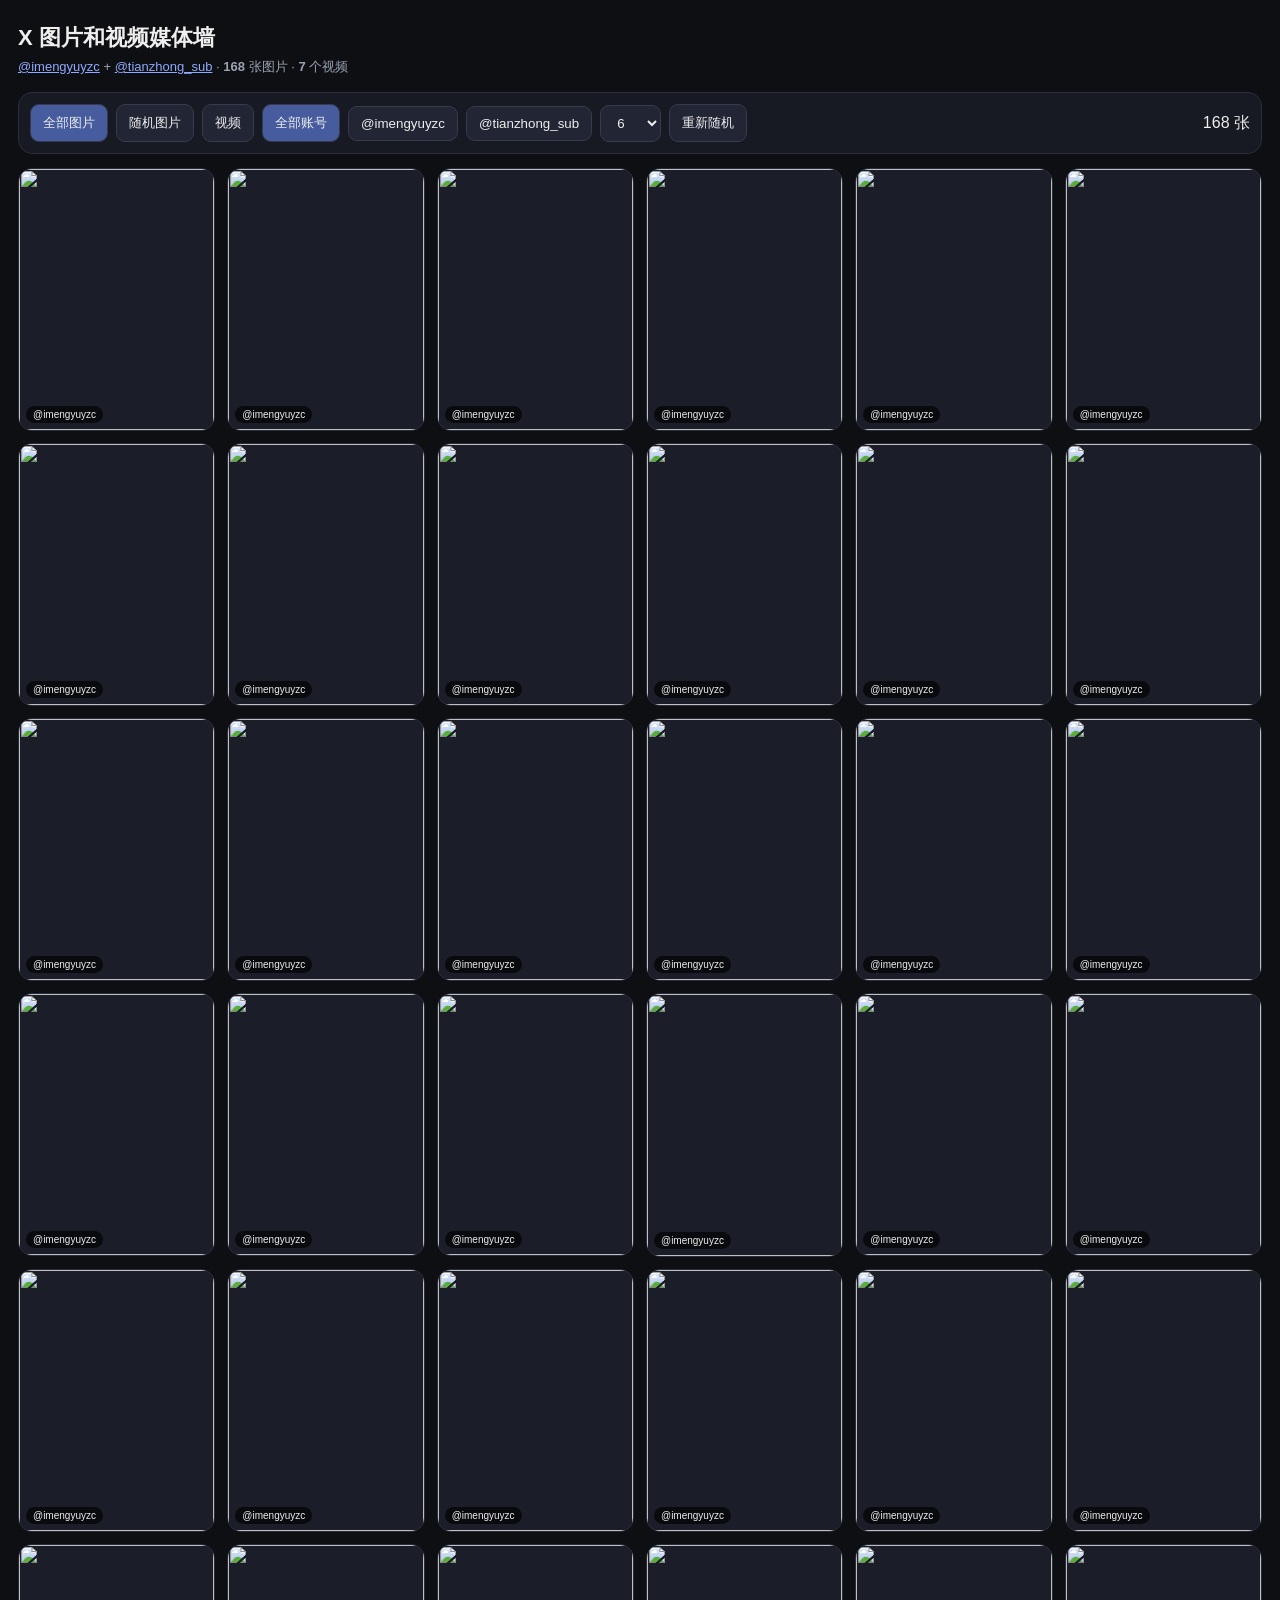
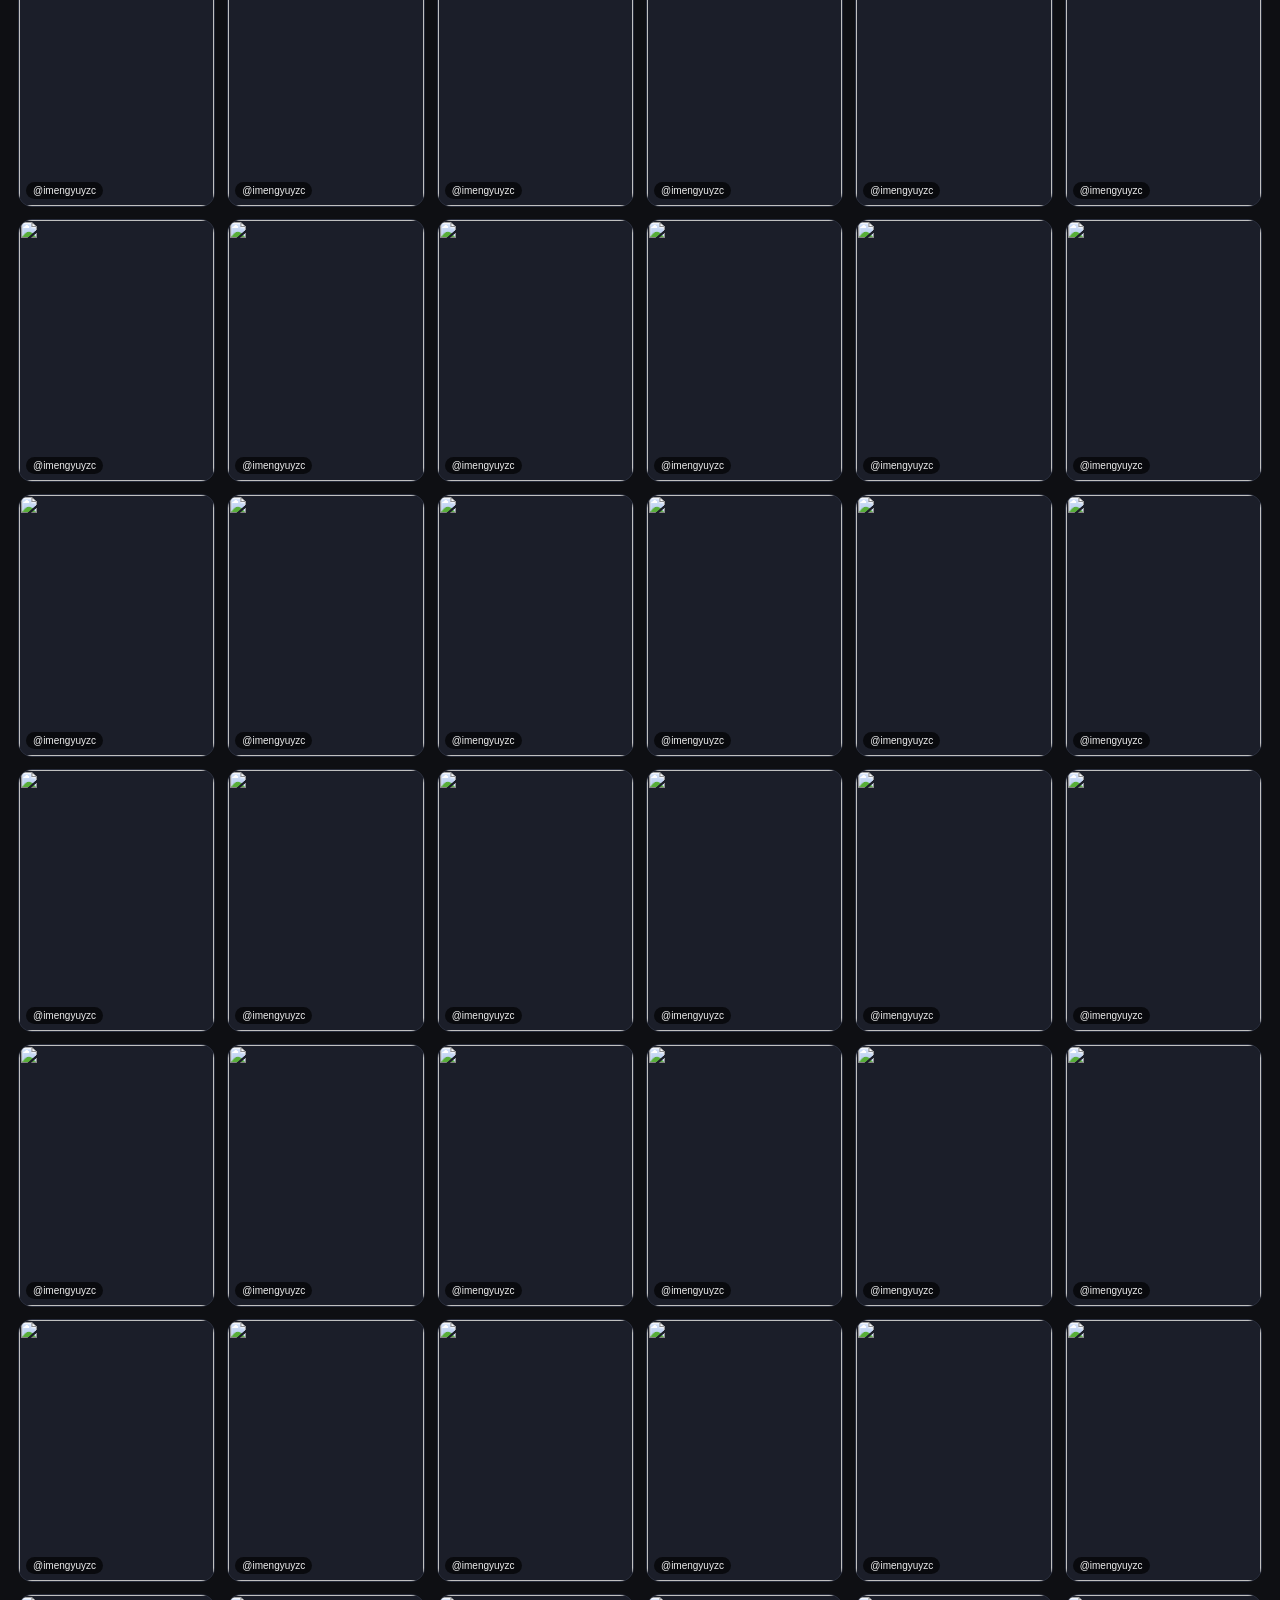
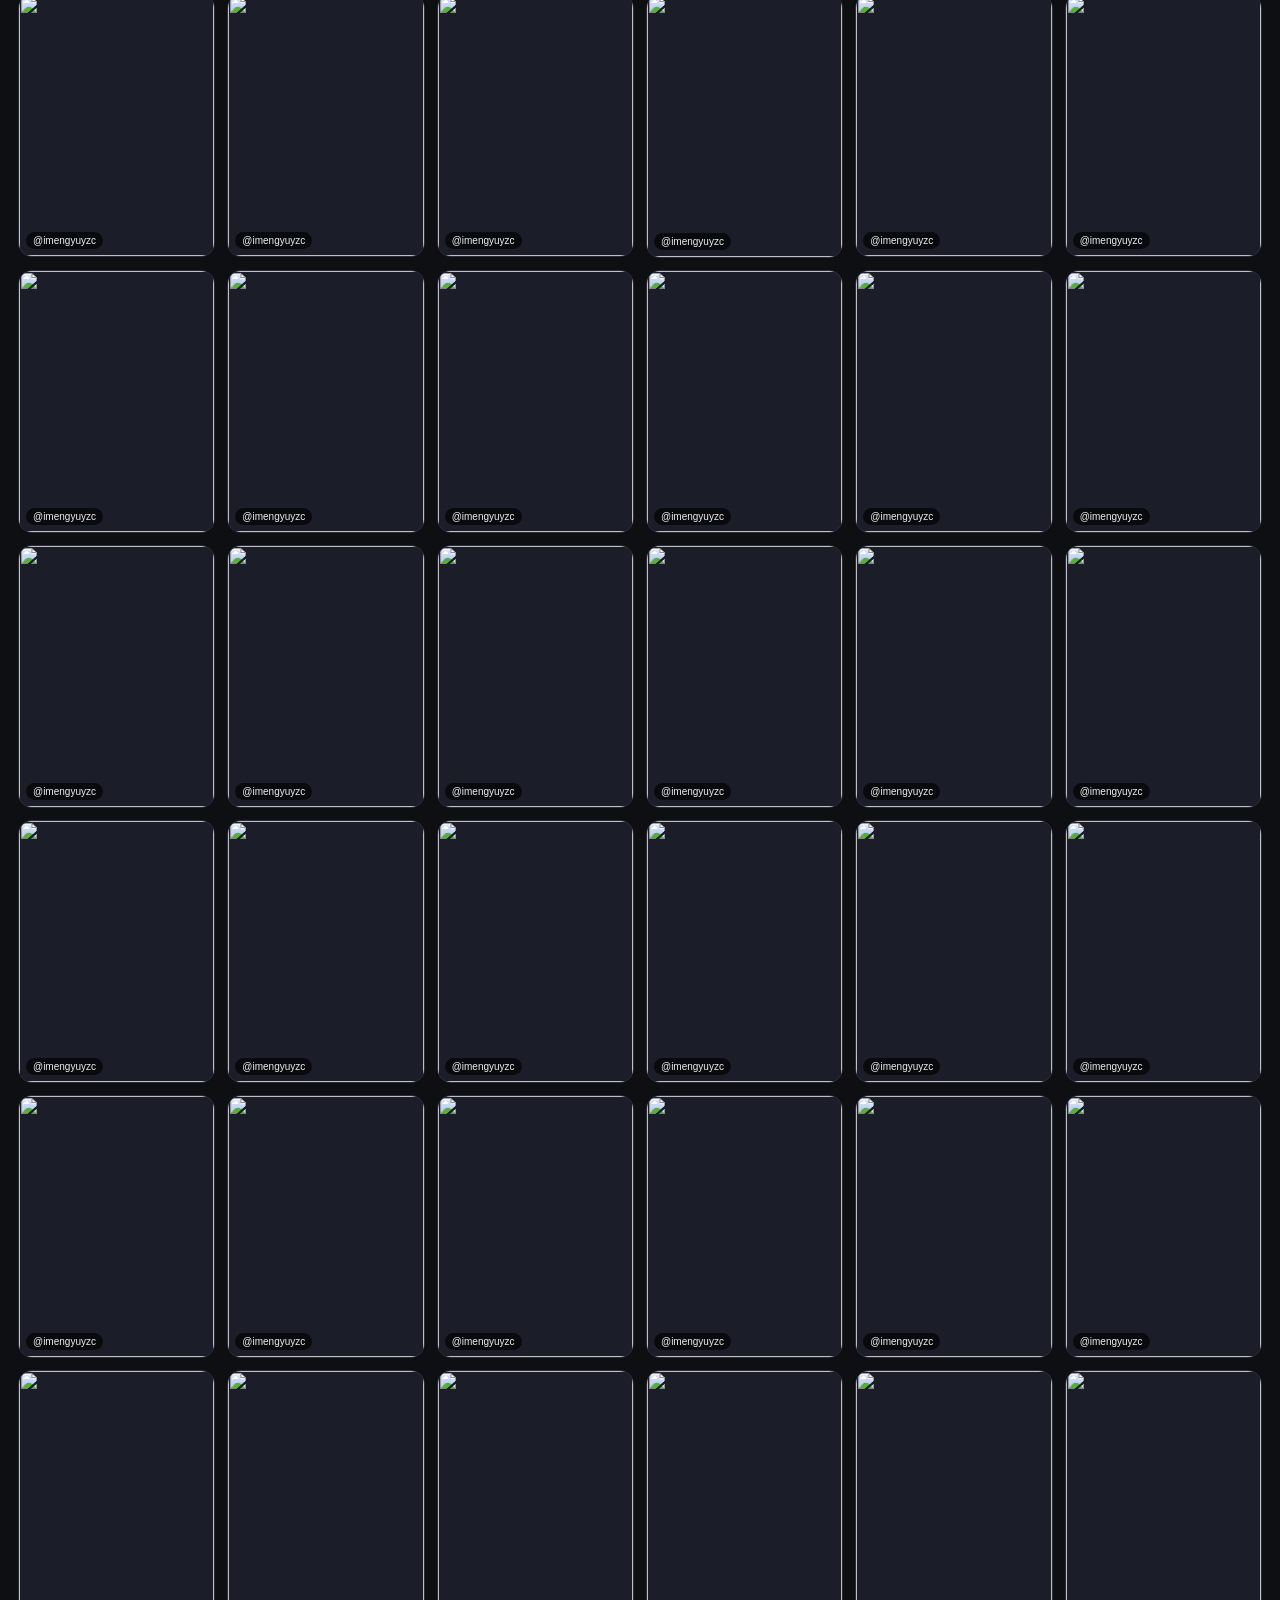
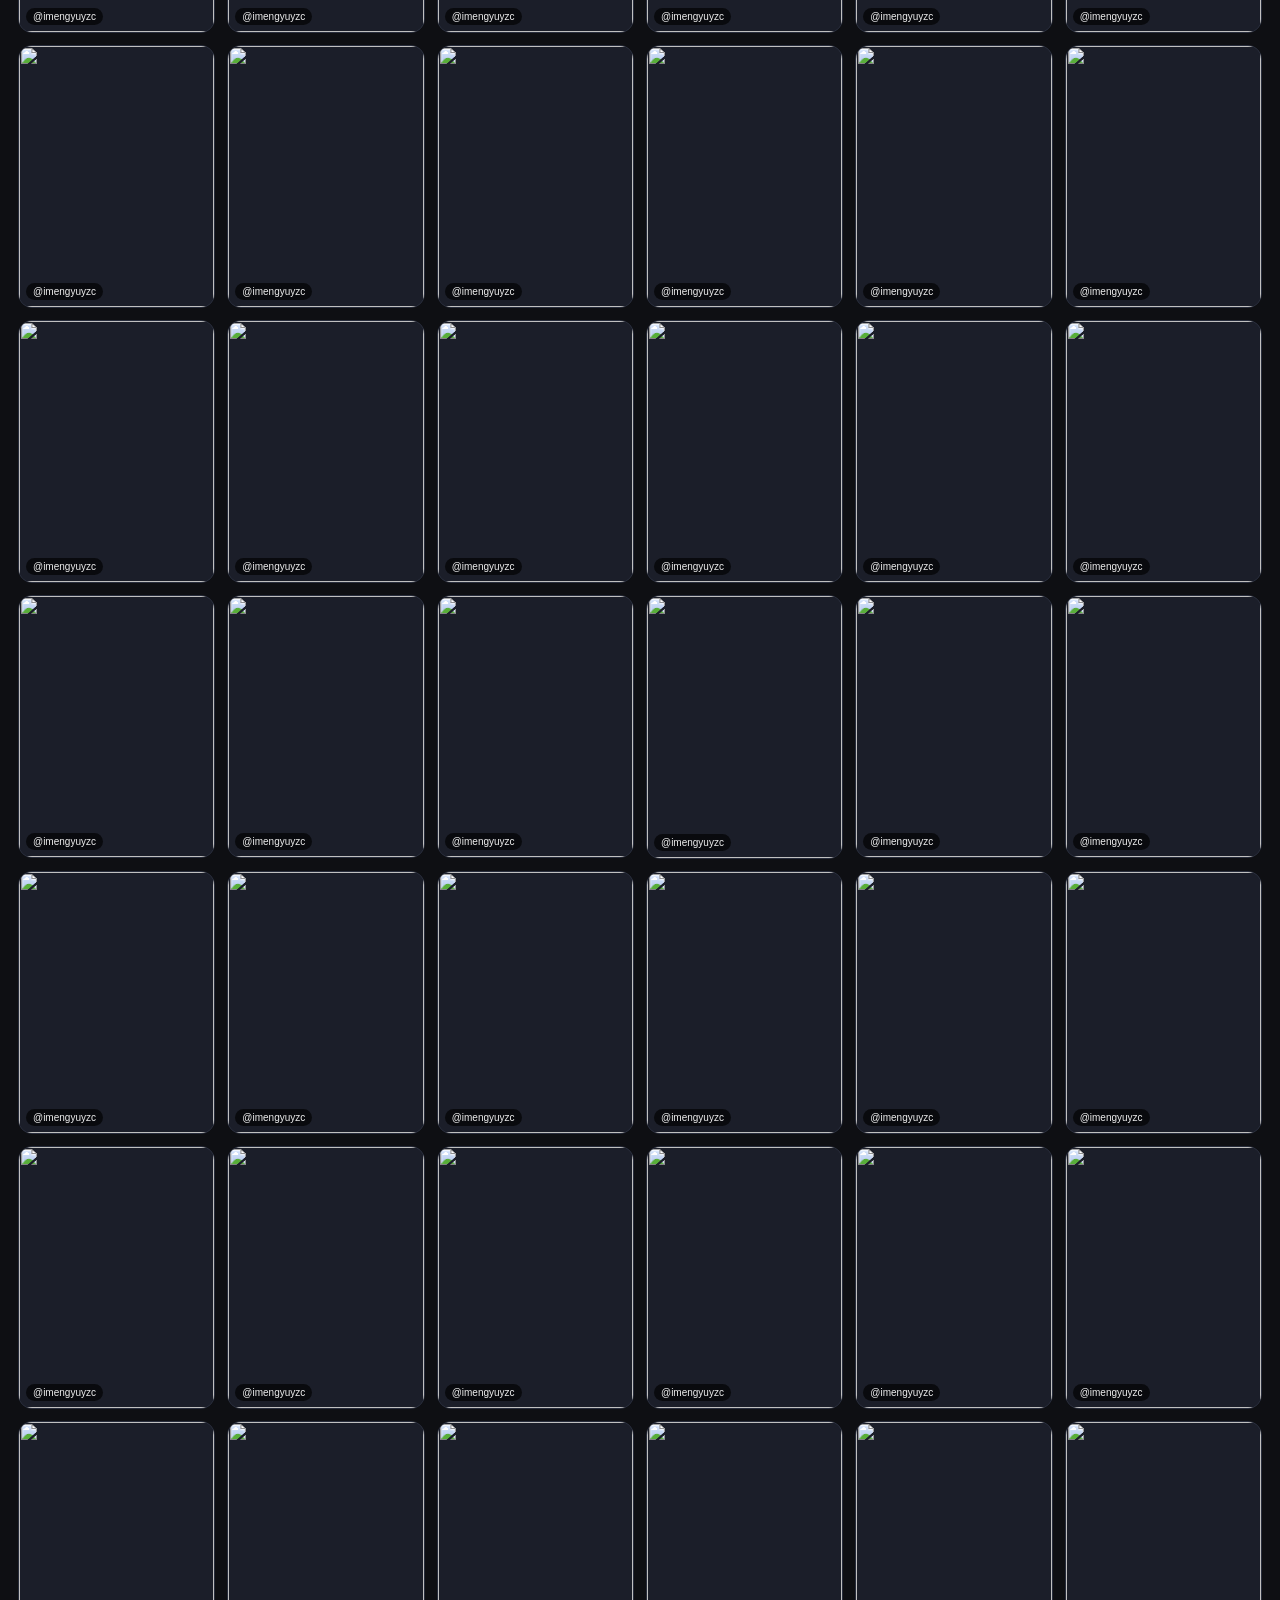
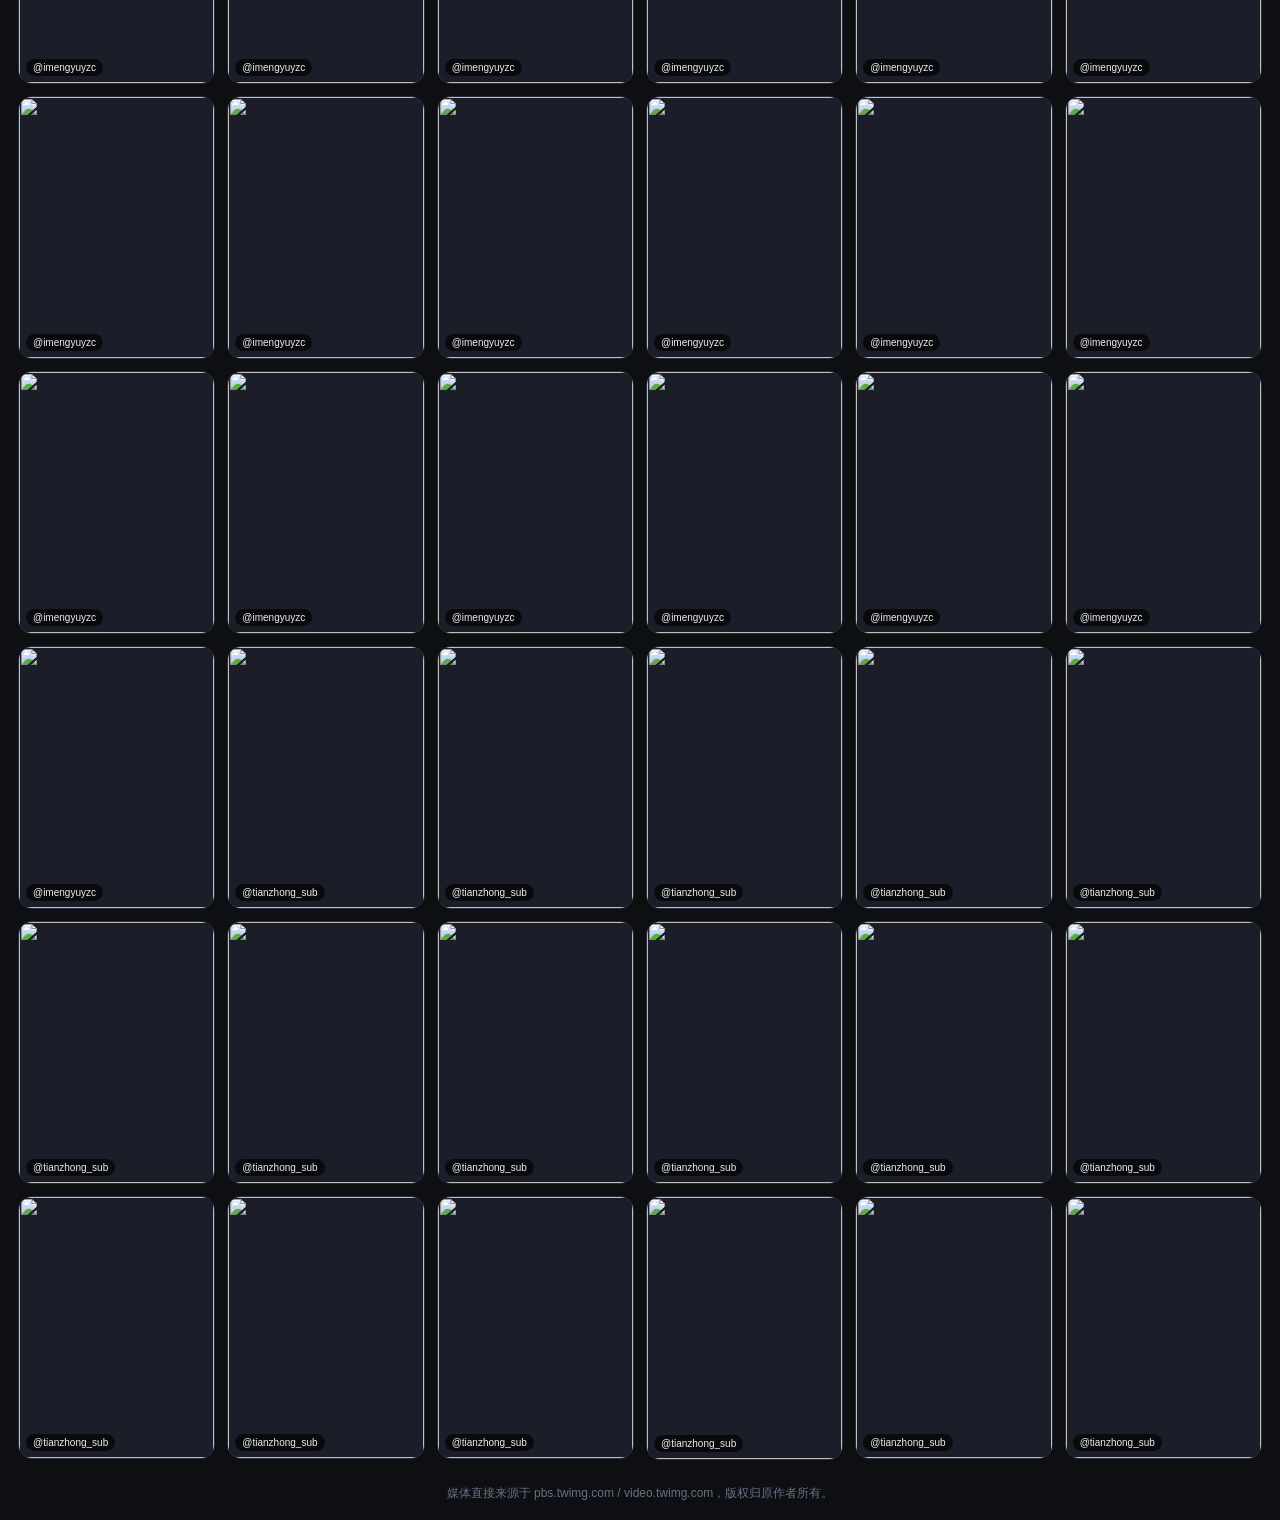
==== index.html @ 9ef6a8fa "Deploy complete media wall" ====
<!doctype html><html lang="zh-CN"><head><meta charset="utf-8"><meta name="viewport" content="width=device-width,initial-scale=1"><title>X 媒体墙</title><style>*{box-sizing:border-box}body{margin:0;padding:18px;background:#0e0f13;color:#eee;font-family:-apple-system,BlinkMacSystemFont,"Segoe UI","Microsoft YaHei",sans-serif}header,.bar,.grid,footer{max-width:1300px;margin:auto}h1{font-size:22px;margin:5px 0}.sub{color:#9aa3b2;font-size:13px;margin-bottom:16px}.bar{position:sticky;top:8px;z-index:5;display:flex;gap:8px;flex-wrap:wrap;align-items:center;padding:11px;background:#171923;border:1px solid #292d3c;border-radius:14px;margin-bottom:14px}button,select{border:1px solid #363b4d;background:#212534;color:#eee;padding:9px 12px;border-radius:9px}button{cursor:pointer}button.on{background:#465c9f}.sp{flex:1}.grid{display:grid;grid-template-columns:repeat(auto-fill,minmax(190px,1fr));gap:12px}.card{position:relative;overflow:hidden;border-radius:14px;background:#1b1e29;border:1px solid #282d3c;aspect-ratio:3/4}.card img,.card video{width:100%;height:100%;object-fit:cover;display:block}.video .card{aspect-ratio:9/16}.video video{object-fit:contain;background:#050507}.tag{position:absolute;left:7px;bottom:7px;padding:3px 7px;border-radius:12px;background:#000a;font-size:10px}.light{position:fixed;inset:0;z-index:20;display:none;align-items:center;justify-content:center;background:#000e;padding:18px}.light.show{display:flex}.light img{max-width:100%;max-height:100%;object-fit:contain}.close{position:absolute;right:18px;top:10px;font-size:34px}.nav{position:absolute;top:48%;font-size:40px}.prev{left:15px}.next{right:15px}footer{padding-top:25px;text-align:center;color:#687083;font-size:12px}</style></head><body><header><h1>X 图片和视频媒体墙</h1><div class="sub"><a href="https://x.com/imengyuyzc" style="color:#8eabff">@imengyuyzc</a> + <a href="https://x.com/tianzhong_sub" style="color:#8eabff">@tianzhong_sub</a> · <b id="ic">0</b> 张图片 · <b id="vc">0</b> 个视频</div></header><div class="bar"><button id="all" class="on">全部图片</button><button id="rnd">随机图片</button><button id="vid">视频</button><button data-a="all" class="acct on">全部账号</button><button data-a="imeng" class="acct">@imengyuyzc</button><button data-a="tian" class="acct">@tianzhong_sub</button><select id="n"><option>6</option><option>12</option><option>24</option></select><button id="again">重新随机</button><span class="sp"></span><span id="count"></span></div><div id="grid" class="grid"></div><div id="light" class="light"><span id="close" class="close">×</span><span id="prev" class="nav prev">‹</span><img id="big"><span id="next" class="nav next">›</span></div><footer>媒体直接来源于 pbs.twimg.com / video.twimg.com，版权归原作者所有。</footer><script src="media.js"></script><script>const g=document.querySelector('#grid'),A=[...IMAGES.imeng,...IMAGES.tian],tag=new Map([...IMAGES.imeng.map(x=>[x,'@imengyuyzc']),...IMAGES.tian.map(x=>[x,'@tianzhong_sub'])]);let acct='all',mode='all',cur=[],bi=0;ic.textContent=A.length;vc.textContent=VIDEOS.length;function pool(){return acct==='all'?A:IMAGES[acct]}function active(id){document.querySelectorAll('#all,#rnd,#vid').forEach(x=>x.classList.remove('on'));document.querySelector(id).classList.add('on')}function render(a){g.className='grid';g.innerHTML='';cur=a;count.textContent=a.length+' 张';a.forEach((u,i)=>{let d=document.createElement('div');d.className='card';let m=u.match(/media\/([^?]+)/),im=new Image;im.loading='lazy';im.src='https://pbs.twimg.com/media/'+m[1]+'?format=jpg&name=medium';im.onclick=()=>open(i);d.append(im);let t=document.createElement('span');t.className='tag';t.textContent=tag.get(u);d.append(t);g.append(d)})}function showAll(){mode='all';active('#all');render([...pool()])}function random(){mode='random';active('#rnd');let a=[...pool()];for(let i=a.length-1;i;i--){let j=Math.floor(Math.random()*(i+1));[a[i],a[j]]=[a[j],a[i]]}render(a.slice(0,+n.value))}function videos(){mode='video';active('#vid');g.className='grid video';g.innerHTML='';count.textContent=VIDEOS.length+' 个';VIDEOS.forEach(u=>{let d=document.createElement('div');d.className='card';let v=document.createElement('video');v.controls=true;v.playsInline=true;v.preload='metadata';v.src=u;d.append(v);g.append(d)})}function open(i){bi=i;big.src=cur[i];light.classList.add('show')}function step(x){bi=(bi+x+cur.length)%cur.length;big.src=cur[bi]}all.onclick=showAll;rnd.onclick=random;vid.onclick=videos;again.onclick=random;document.querySelectorAll('.acct').forEach(b=>b.onclick=()=>{acct=b.dataset.a;document.querySelectorAll('.acct').forEach(x=>x.classList.remove('on'));b.classList.add('on');mode==='random'?random():showAll()});close.onclick=()=>light.classList.remove('show');prev.onclick=()=>step(-1);next.onclick=()=>step(1);light.onclick=e=>{if(e.target===light)light.classList.remove('show')};document.onkeydown=e=>{if(e.key==='Escape')light.classList.remove('show');if(light.classList.contains('show')&&e.key==='ArrowLeft')step(-1);if(light.classList.contains('show')&&e.key==='ArrowRight')step(1)};showAll();</script></body></html>
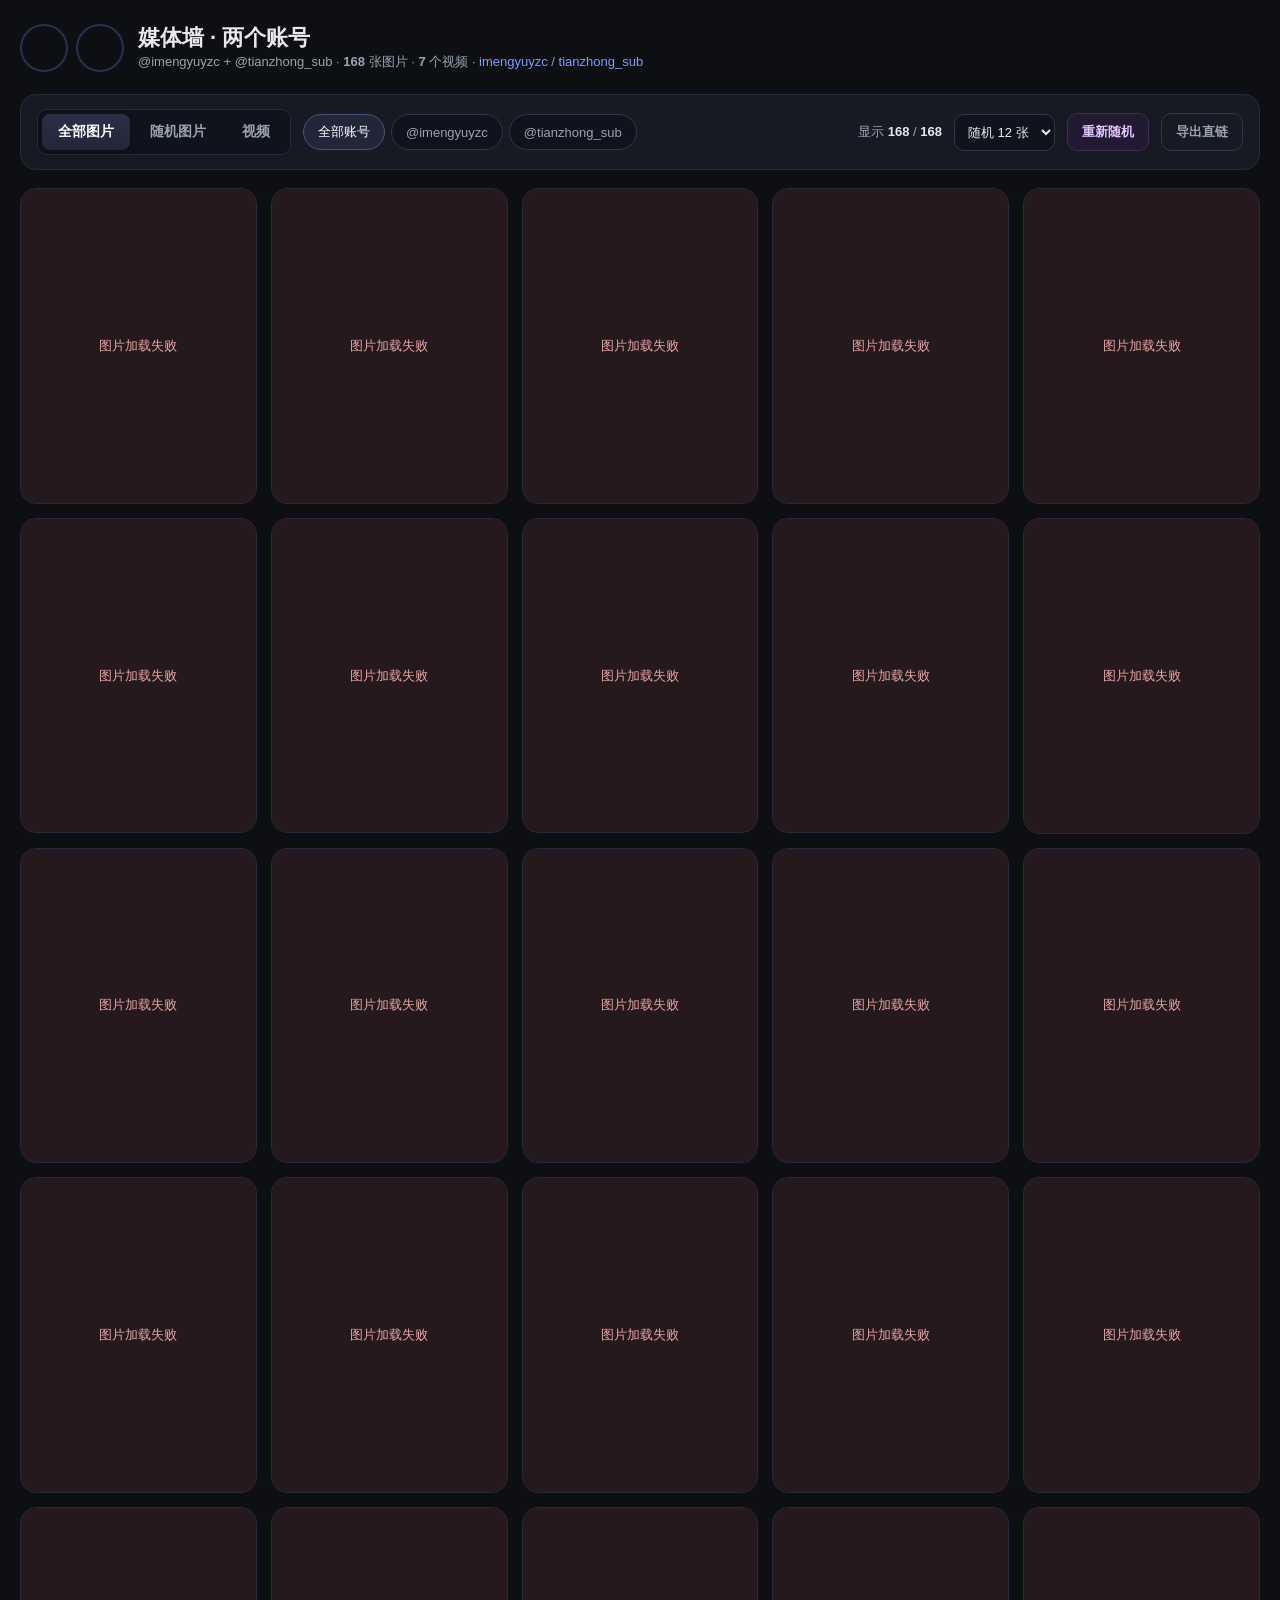
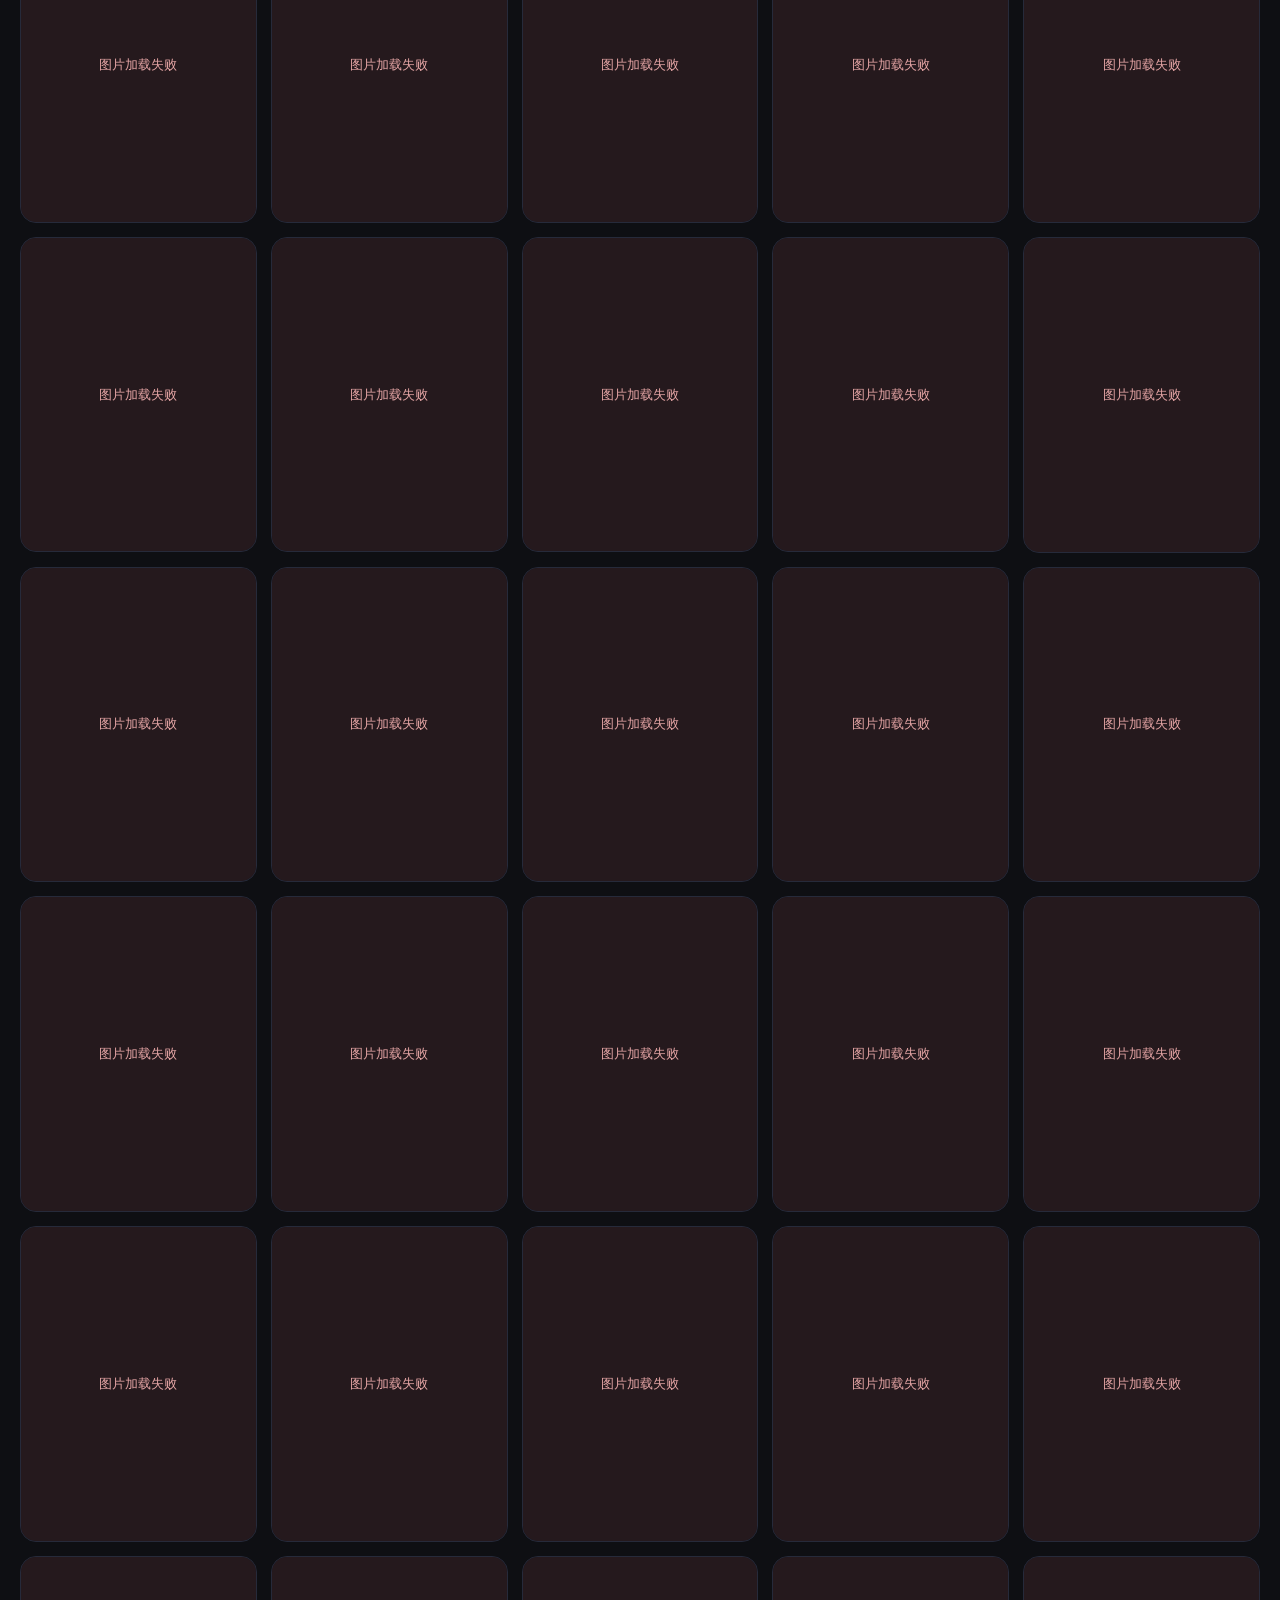
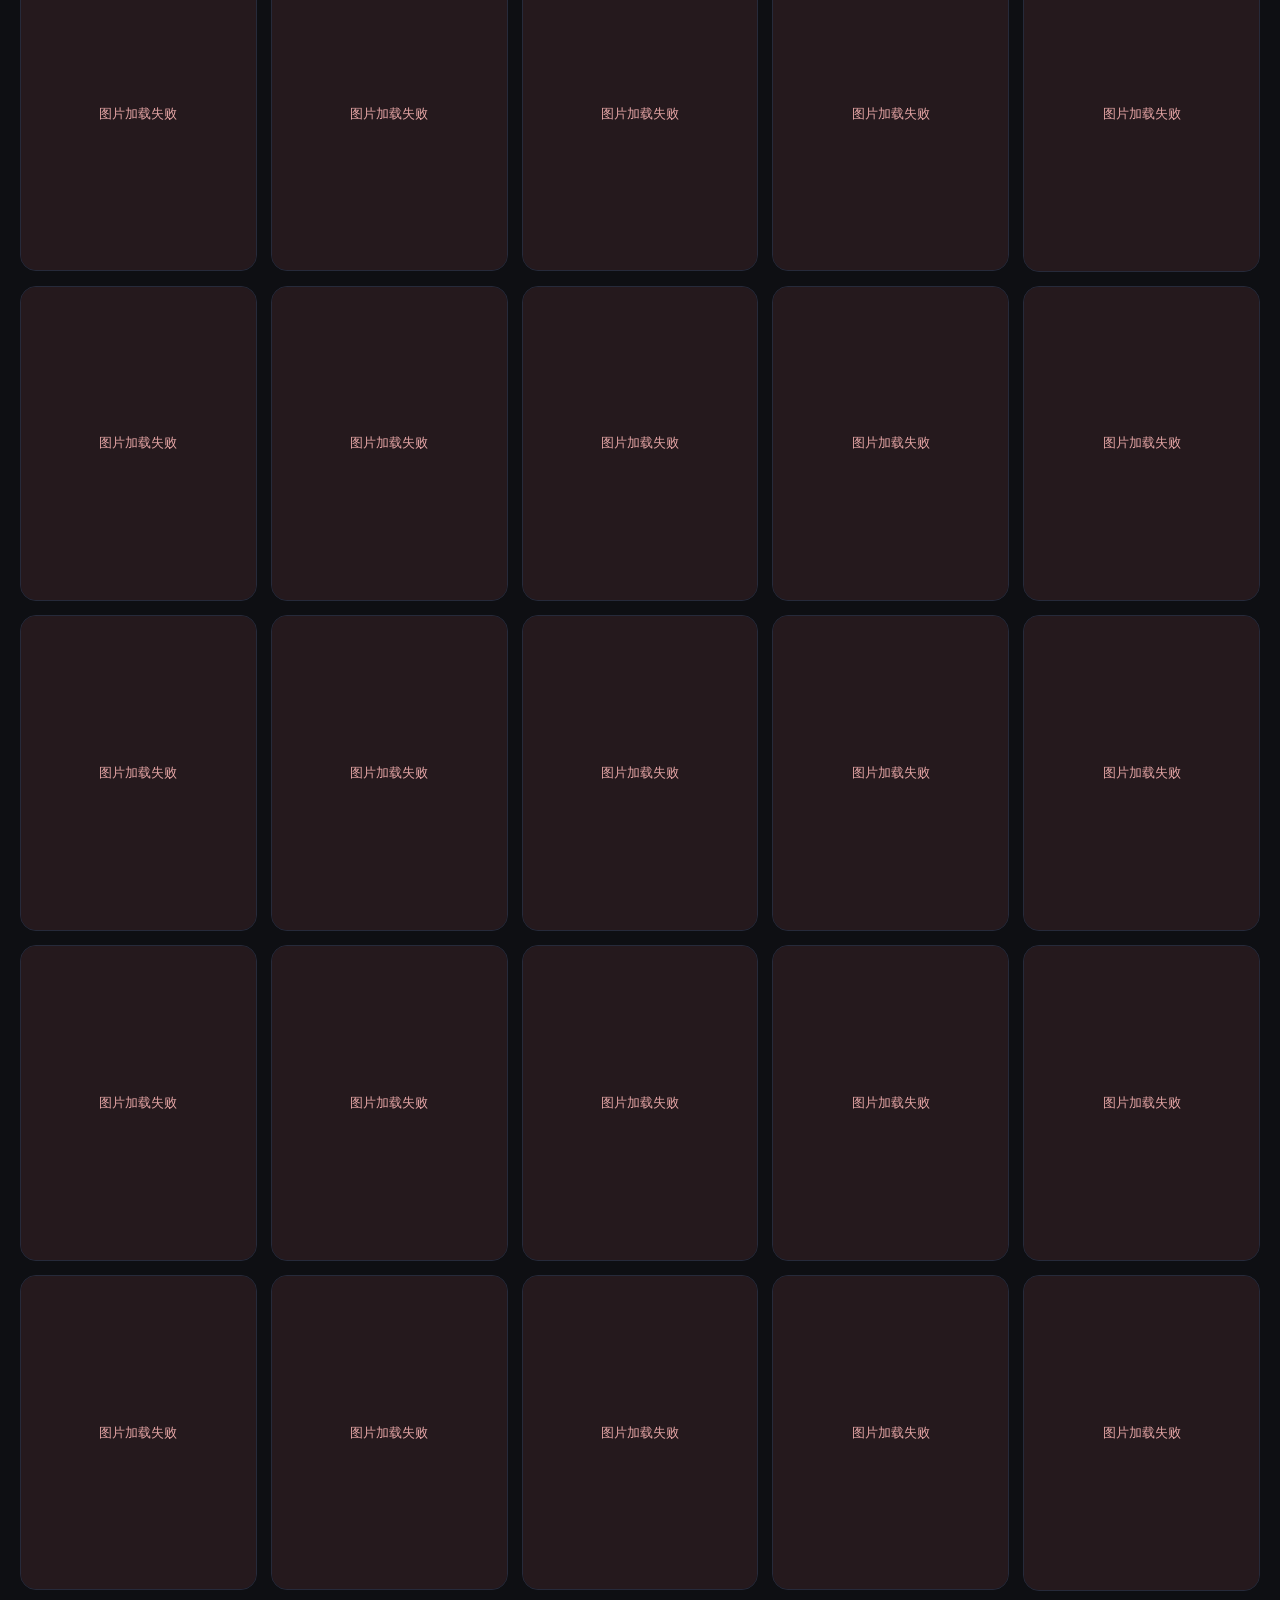
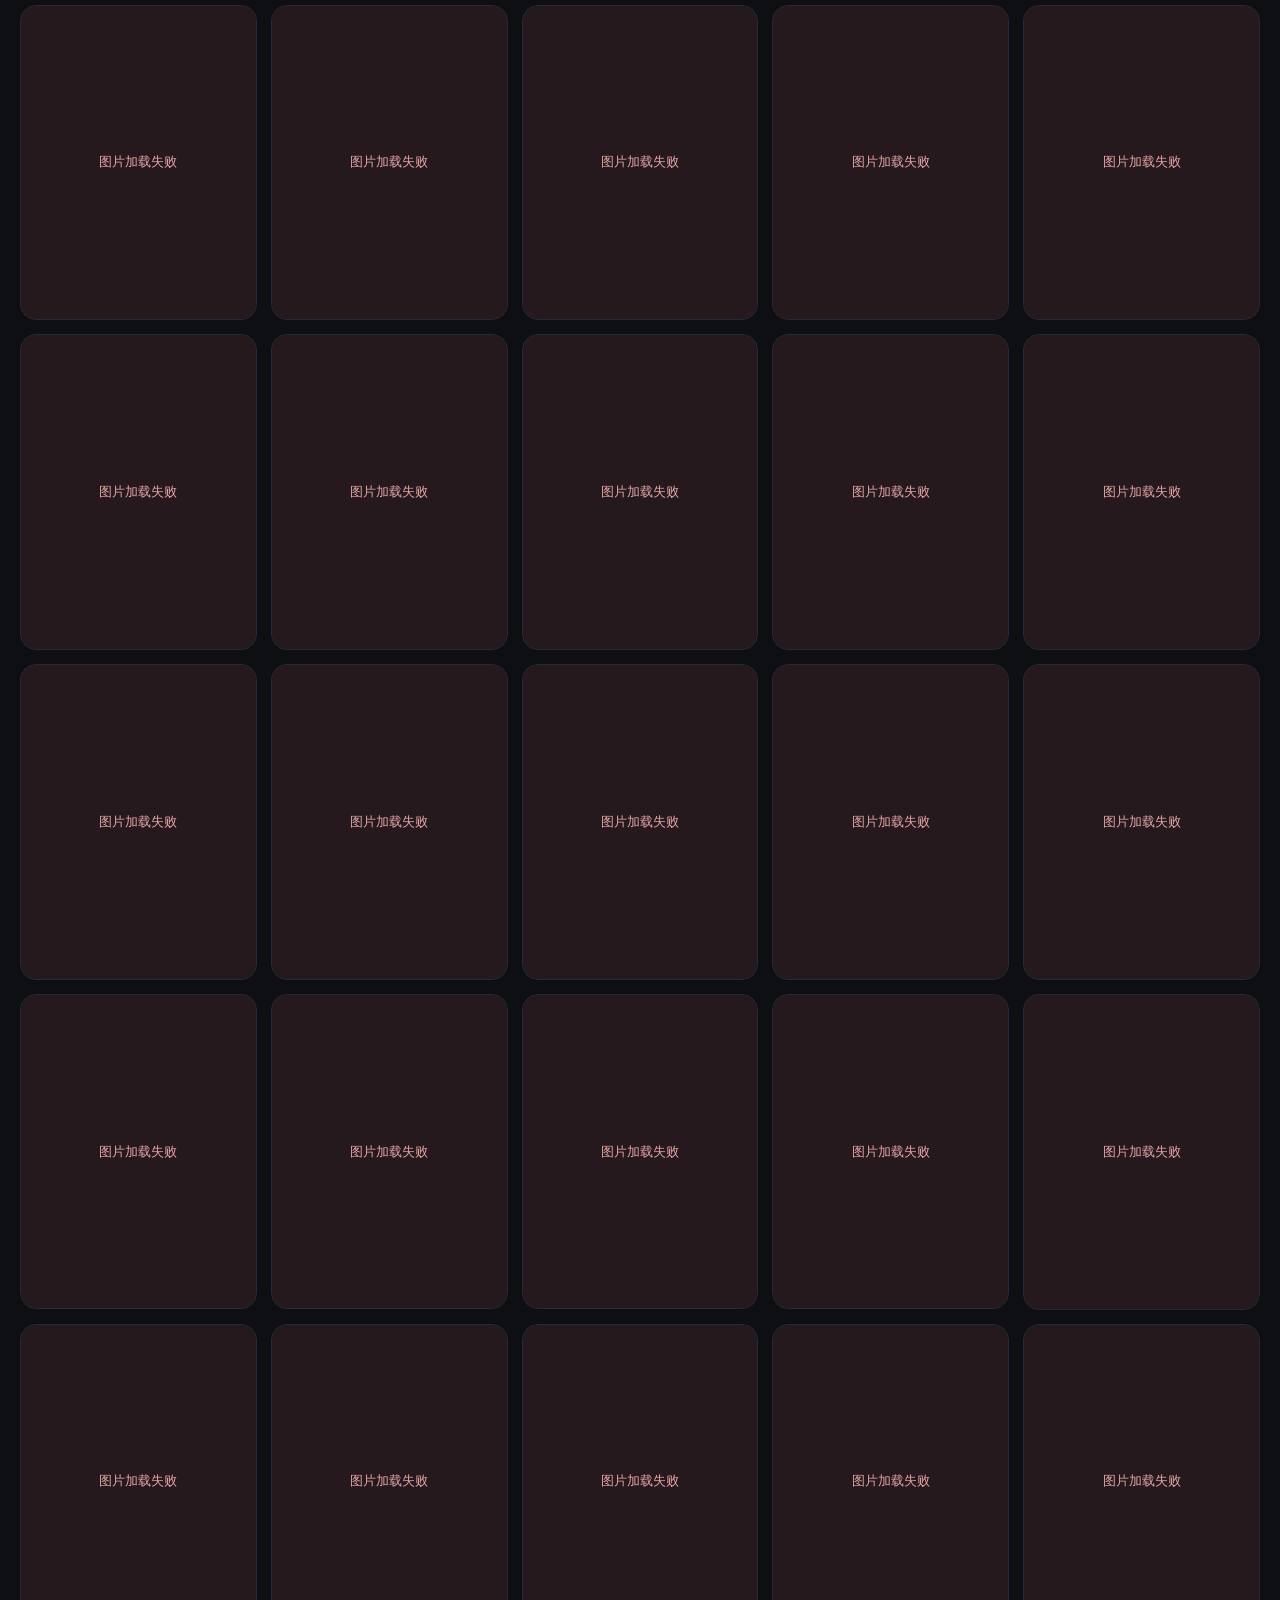
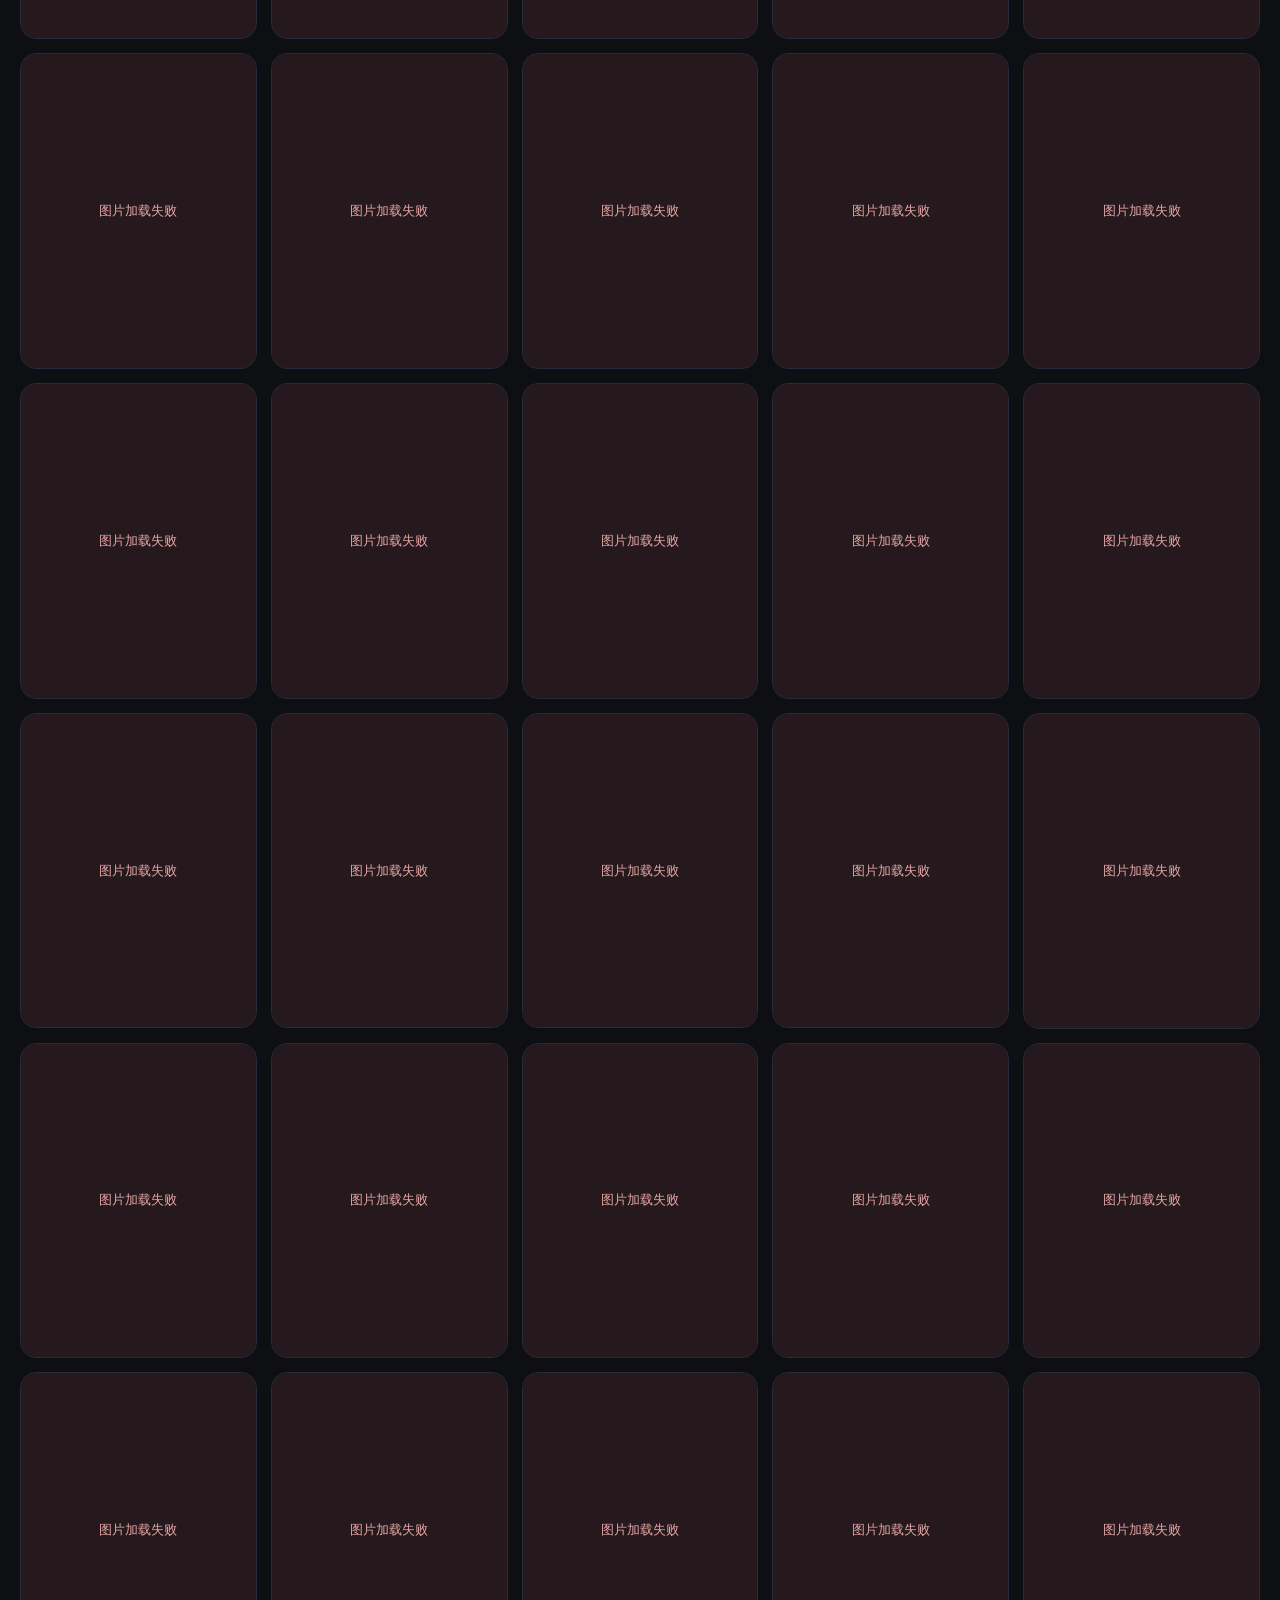
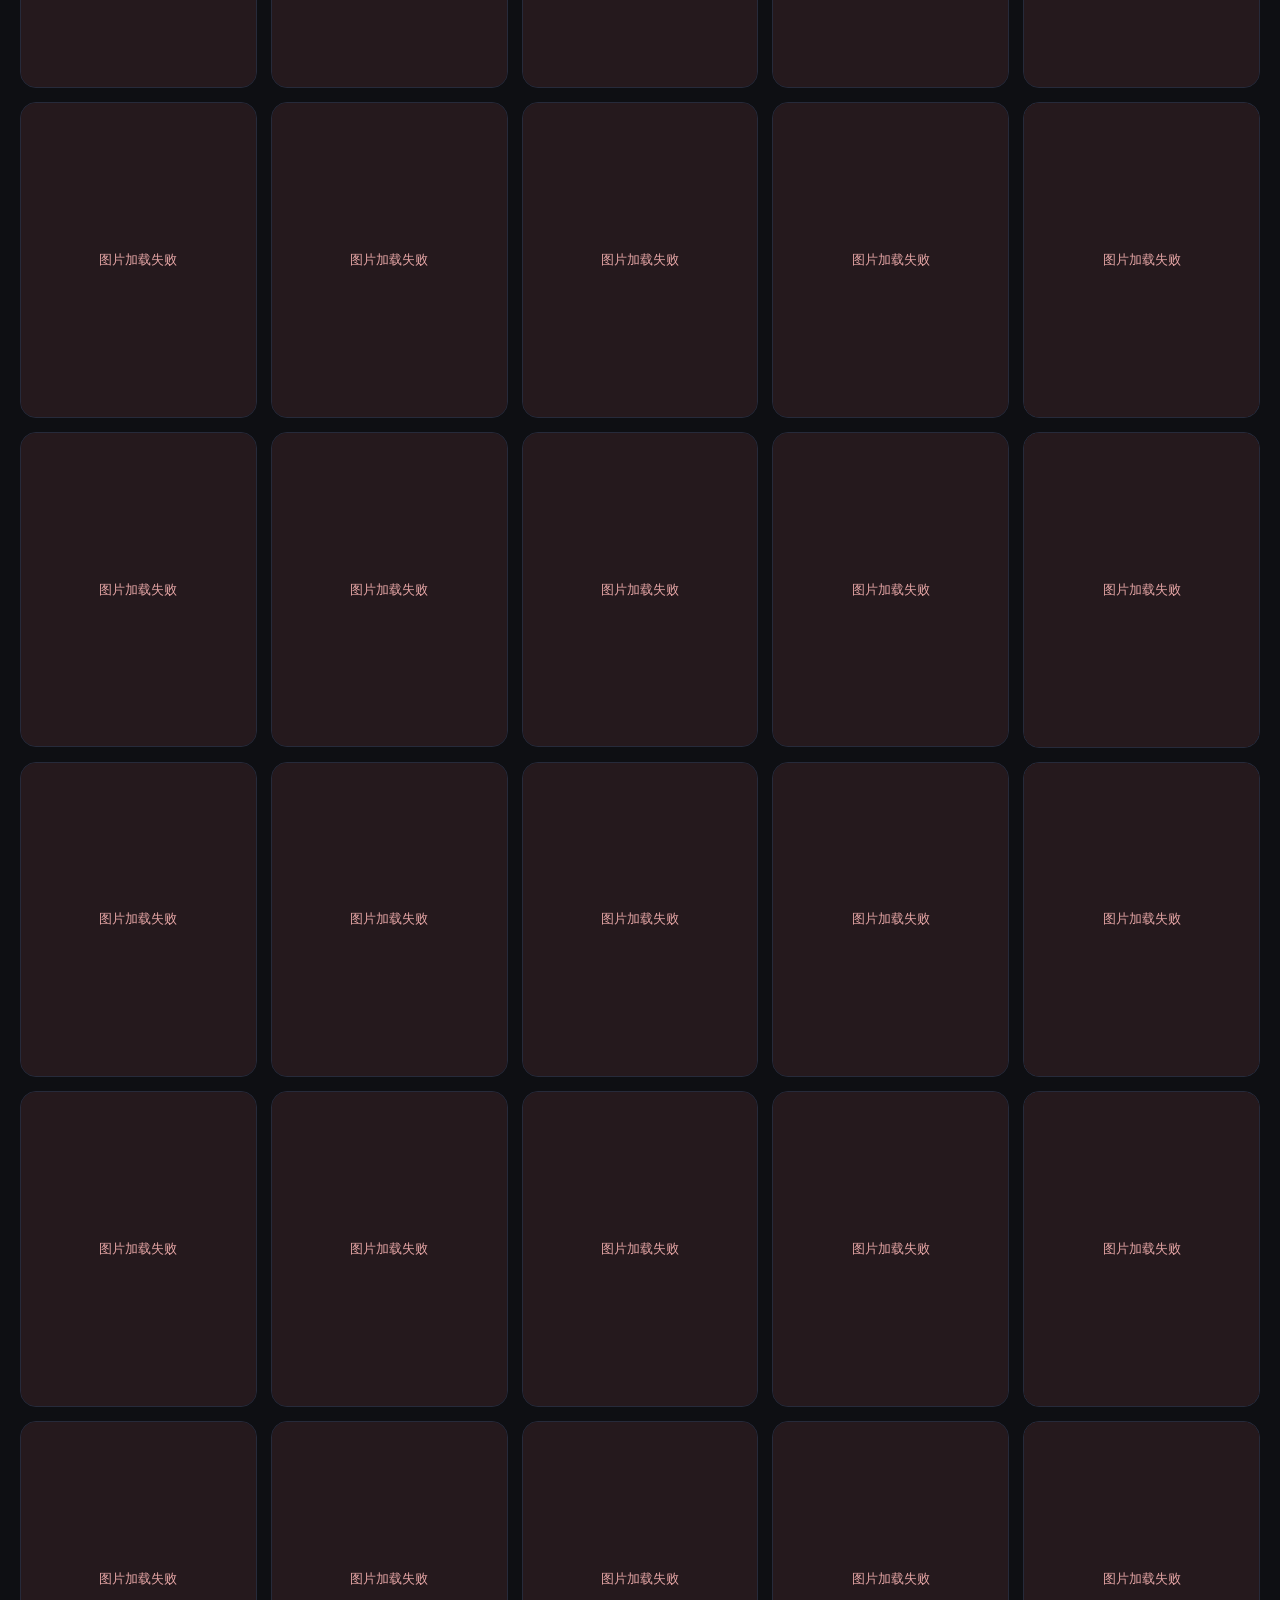
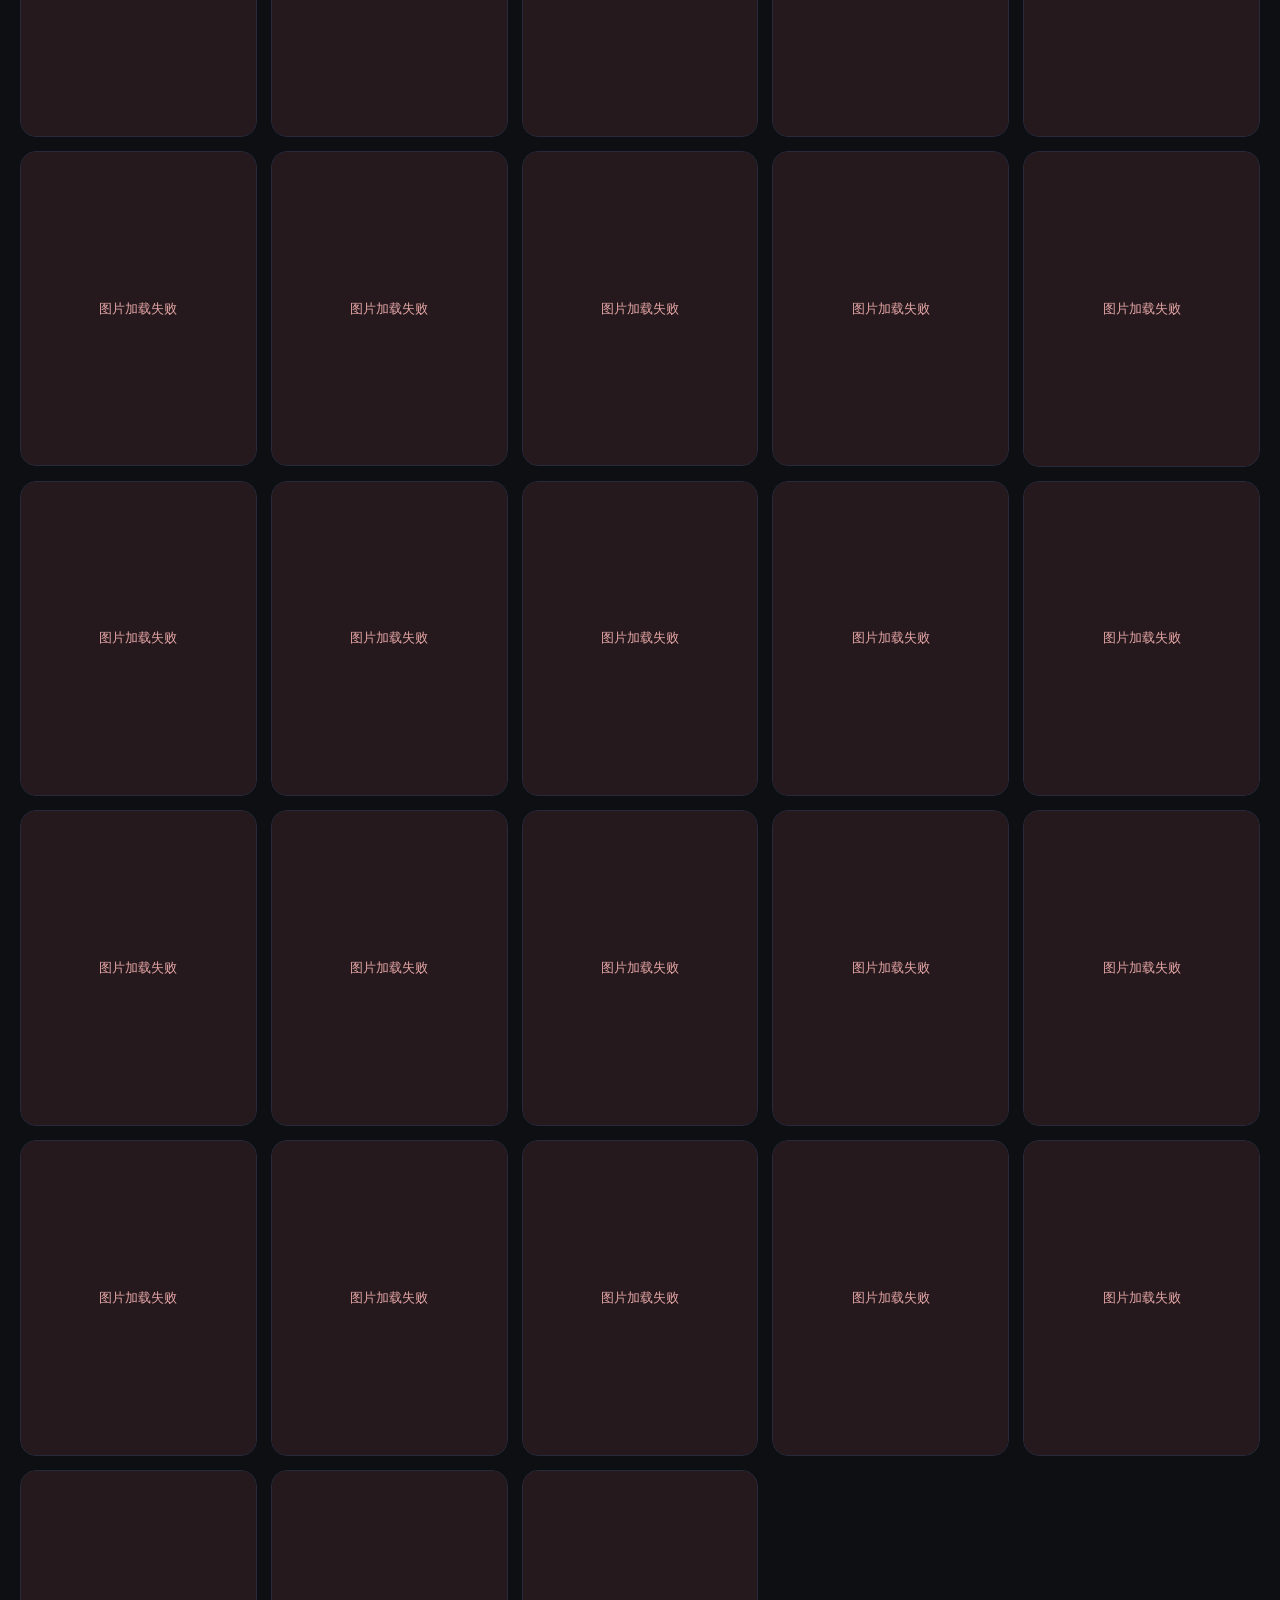
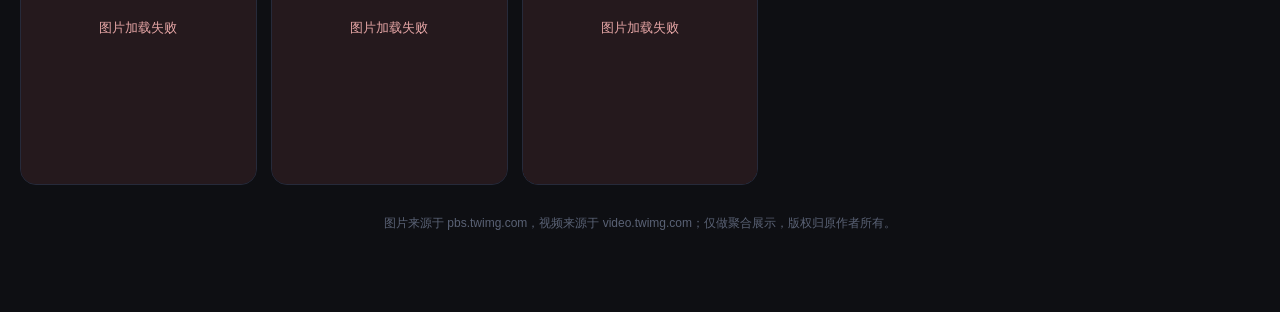
==== commit abe69993: "Refactor and harden media wall UI" ====
--- a/index.html
+++ b/index.html
@@ -1 +1,364 @@
-<!doctype html><html lang="zh-CN"><head><meta charset="utf-8"><meta name="viewport" content="width=device-width,initial-scale=1"><title>X 媒体墙</title><style>*{box-sizing:border-box}body{margin:0;padding:18px;background:#0e0f13;color:#eee;font-family:-apple-system,BlinkMacSystemFont,"Segoe UI","Microsoft YaHei",sans-serif}header,.bar,.grid,footer{max-width:1300px;margin:auto}h1{font-size:22px;margin:5px 0}.sub{color:#9aa3b2;font-size:13px;margin-bottom:16px}.bar{position:sticky;top:8px;z-index:5;display:flex;gap:8px;flex-wrap:wrap;align-items:center;padding:11px;background:#171923;border:1px solid #292d3c;border-radius:14px;margin-bottom:14px}button,select{border:1px solid #363b4d;background:#212534;color:#eee;padding:9px 12px;border-radius:9px}button{cursor:pointer}button.on{background:#465c9f}.sp{flex:1}.grid{display:grid;grid-template-columns:repeat(auto-fill,minmax(190px,1fr));gap:12px}.card{position:relative;overflow:hidden;border-radius:14px;background:#1b1e29;border:1px solid #282d3c;aspect-ratio:3/4}.card img,.card video{width:100%;height:100%;object-fit:cover;display:block}.video .card{aspect-ratio:9/16}.video video{object-fit:contain;background:#050507}.tag{position:absolute;left:7px;bottom:7px;padding:3px 7px;border-radius:12px;background:#000a;font-size:10px}.light{position:fixed;inset:0;z-index:20;display:none;align-items:center;justify-content:center;background:#000e;padding:18px}.light.show{display:flex}.light img{max-width:100%;max-height:100%;object-fit:contain}.close{position:absolute;right:18px;top:10px;font-size:34px}.nav{position:absolute;top:48%;font-size:40px}.prev{left:15px}.next{right:15px}footer{padding-top:25px;text-align:center;color:#687083;font-size:12px}</style></head><body><header><h1>X 图片和视频媒体墙</h1><div class="sub"><a href="https://x.com/imengyuyzc" style="color:#8eabff">@imengyuyzc</a> + <a href="https://x.com/tianzhong_sub" style="color:#8eabff">@tianzhong_sub</a> · <b id="ic">0</b> 张图片 · <b id="vc">0</b> 个视频</div></header><div class="bar"><button id="all" class="on">全部图片</button><button id="rnd">随机图片</button><button id="vid">视频</button><button data-a="all" class="acct on">全部账号</button><button data-a="imeng" class="acct">@imengyuyzc</button><button data-a="tian" class="acct">@tianzhong_sub</button><select id="n"><option>6</option><option>12</option><option>24</option></select><button id="again">重新随机</button><span class="sp"></span><span id="count"></span></div><div id="grid" class="grid"></div><div id="light" class="light"><span id="close" class="close">×</span><span id="prev" class="nav prev">‹</span><img id="big"><span id="next" class="nav next">›</span></div><footer>媒体直接来源于 pbs.twimg.com / video.twimg.com，版权归原作者所有。</footer><script src="media.js"></script><script>const g=document.querySelector('#grid'),A=[...IMAGES.imeng,...IMAGES.tian],tag=new Map([...IMAGES.imeng.map(x=>[x,'@imengyuyzc']),...IMAGES.tian.map(x=>[x,'@tianzhong_sub'])]);let acct='all',mode='all',cur=[],bi=0;ic.textContent=A.length;vc.textContent=VIDEOS.length;function pool(){return acct==='all'?A:IMAGES[acct]}function active(id){document.querySelectorAll('#all,#rnd,#vid').forEach(x=>x.classList.remove('on'));document.querySelector(id).classList.add('on')}function render(a){g.className='grid';g.innerHTML='';cur=a;count.textContent=a.length+' 张';a.forEach((u,i)=>{let d=document.createElement('div');d.className='card';let m=u.match(/media\/([^?]+)/),im=new Image;im.loading='lazy';im.src='https://pbs.twimg.com/media/'+m[1]+'?format=jpg&name=medium';im.onclick=()=>open(i);d.append(im);let t=document.createElement('span');t.className='tag';t.textContent=tag.get(u);d.append(t);g.append(d)})}function showAll(){mode='all';active('#all');render([...pool()])}function random(){mode='random';active('#rnd');let a=[...pool()];for(let i=a.length-1;i;i--){let j=Math.floor(Math.random()*(i+1));[a[i],a[j]]=[a[j],a[i]]}render(a.slice(0,+n.value))}function videos(){mode='video';active('#vid');g.className='grid video';g.innerHTML='';count.textContent=VIDEOS.length+' 个';VIDEOS.forEach(u=>{let d=document.createElement('div');d.className='card';let v=document.createElement('video');v.controls=true;v.playsInline=true;v.preload='metadata';v.src=u;d.append(v);g.append(d)})}function open(i){bi=i;big.src=cur[i];light.classList.add('show')}function step(x){bi=(bi+x+cur.length)%cur.length;big.src=cur[bi]}all.onclick=showAll;rnd.onclick=random;vid.onclick=videos;again.onclick=random;document.querySelectorAll('.acct').forEach(b=>b.onclick=()=>{acct=b.dataset.a;document.querySelectorAll('.acct').forEach(x=>x.classList.remove('on'));b.classList.add('on');mode==='random'?random():showAll()});close.onclick=()=>light.classList.remove('show');prev.onclick=()=>step(-1);next.onclick=()=>step(1);light.onclick=e=>{if(e.target===light)light.classList.remove('show')};document.onkeydown=e=>{if(e.key==='Escape')light.classList.remove('show');if(light.classList.contains('show')&&e.key==='ArrowLeft')step(-1);if(light.classList.contains('show')&&e.key==='ArrowRight')step(1)};showAll();</script></body></html>+<!DOCTYPE html>
+<html lang="zh-CN">
+<head>
+<meta charset="UTF-8">
+<meta name="viewport" content="width=device-width, initial-scale=1.0">
+<title>媒体墙 · @imengyuyzc + @tianzhong_sub</title>
+<style>
+  :root{
+    --bg:#0e0f13; --panel:#171923; --text:#e7e9ee; --sub:#9aa3b2;
+    --accent:#7c9cff; --accent-2:#ff8ad0; --radius:16px; --gap:14px;
+  }
+  *{box-sizing:border-box}
+  html,body{margin:0;padding:0}
+  body{
+    background:radial-gradient(1200px 600px at 80% -10%,#23203a 0%,transparent 60%),var(--bg);
+    color:var(--text);
+    font-family:-apple-system,BlinkMacSystemFont,"Segoe UI","PingFang SC","Microsoft YaHei",sans-serif;
+    min-height:100vh; padding:24px 20px 80px; -webkit-font-smoothing:antialiased;
+  }
+  header{max-width:1300px;margin:0 auto 22px;display:flex;align-items:center;gap:14px;flex-wrap:wrap}
+  header h1{font-size:22px;margin:0;line-height:1.2}
+  header .sub{color:var(--sub);font-size:13px;margin-top:2px}
+  header .sub a{color:var(--accent);text-decoration:none}
+  .avatars{display:flex;gap:8px}
+  .avatars .ava{width:48px;height:48px;border-radius:50%;border:2px solid #2c3050;background-size:cover;background-position:center}
+  .toolbar{
+    max-width:1300px;margin:0 auto 18px;display:flex;gap:12px;flex-wrap:wrap;align-items:center;
+    background:var(--panel);border:1px solid #262a3a;padding:14px 16px;border-radius:var(--radius);
+    position:sticky;top:12px;z-index:20;
+  }
+  .tabs{display:inline-flex;background:#11131c;border-radius:10px;padding:4px;gap:4px;border:1px solid #262a3a}
+  .tabs button{
+    appearance:none;border:0;background:transparent;color:var(--sub);cursor:pointer;
+    padding:9px 16px;border-radius:8px;font-size:14px;font-weight:600;transition:.18s;
+  }
+  .tabs button:hover{color:var(--text)}
+  .tabs button.active{background:linear-gradient(180deg,#2a2f48,#222639);color:#fff;box-shadow:0 2px 6px rgba(0,0,0,.3)}
+  .acct-sel{display:inline-flex;gap:6px;flex-wrap:wrap}
+  .acct-sel button{
+    appearance:none;border:1px solid #313646;background:#11131c;color:var(--sub);cursor:pointer;
+    padding:8px 14px;border-radius:20px;font-size:13px;transition:.15s;
+  }
+  .acct-sel button:hover{color:var(--text);border-color:#4a5266}
+  .acct-sel button.active{background:#222639;color:#fff;border-color:#4a5278}
+  .spacer{flex:1}
+  .count{color:var(--sub);font-size:13px}
+  .count b{color:var(--text)}
+  .btn{
+    appearance:none;border:1px solid #3a412f;background:#1b2417;color:#cfe7b0;cursor:pointer;
+    padding:9px 14px;border-radius:10px;font-size:13px;font-weight:600;transition:.15s;
+  }
+  .btn:hover{background:#222e1d;border-color:#5a7036}
+  .btn.alt{border-color:#3a2f52;background:#221a33;color:#e2c6ff}
+  .btn.alt:hover{background:#2c2142;border-color:#5a3a82}
+  .btn.ghost{background:transparent;border-color:#313646;color:var(--sub)}
+  .btn.ghost:hover{color:var(--text);border-color:#3a412f;background:#171c28}
+  select{background:#11131c;color:var(--text);border:1px solid #313646;border-radius:10px;padding:9px;font-size:13px}
+  .grid{
+    max-width:1300px;margin:0 auto;display:grid;gap:var(--gap);
+    grid-template-columns:repeat(auto-fill,minmax(220px,1fr));
+  }
+  .card{
+    position:relative;overflow:hidden;border-radius:var(--radius);cursor:zoom-in;
+    background:#1a1d28;border:1px solid #262a3a;aspect-ratio:3/4;
+    transition:transform .2s ease, box-shadow .2s ease, border-color .2s;
+  }
+  .card:hover{transform:translateY(-3px);border-color:#3a412f;box-shadow:0 10px 26px rgba(0,0,0,.45)}
+  .card img{width:100%;height:100%;object-fit:cover;display:block;transition:filter .25s}
+  .video-grid .card{aspect-ratio:9/16;cursor:default}
+  .video-grid .card video{width:100%;height:100%;object-fit:contain;display:block;background:#050507}
+  .video-grid .card:hover{transform:none}
+  .card.loading img{filter:blur(10px) brightness(.6)}
+  .card.error::after{
+    content:"图片加载失败";position:absolute;inset:0;display:flex;align-items:center;justify-content:center;
+    color:#e5a5a5;background:#25191d;font-size:13px;
+  }
+  .card .tag{
+    position:absolute;left:8px;bottom:8px;background:rgba(0,0,0,.6);color:#fff;font-size:10px;
+    padding:2px 8px;border-radius:20px;backdrop-filter:blur(4px);opacity:0;transition:.2s;
+  }
+  .card:hover .tag{opacity:1}
+  .card .idx{
+    position:absolute;left:8px;top:8px;background:rgba(0,0,0,.55);color:#fff;font-size:11px;
+    padding:2px 8px;border-radius:20px;backdrop-filter:blur(4px);opacity:0;transition:.2s;
+  }
+  .card:hover .idx{opacity:1}
+  .empty{max-width:1300px;margin:40px auto;text-align:center;color:var(--sub)}
+  .lightbox{position:fixed;inset:0;background:rgba(6,7,12,.92);display:none;align-items:center;justify-content:center;z-index:100;padding:24px}
+  .lightbox.show{display:flex}
+  .lightbox img{max-width:100%;max-height:100%;border-radius:12px;box-shadow:0 18px 60px rgba(0,0,0,.6);user-select:none}
+  .lb-close{position:absolute;top:16px;right:22px;font-size:30px;color:#fff;cursor:pointer;line-height:1;opacity:.8}
+  .lb-close:hover{opacity:1}
+  .lb-nav{position:absolute;top:50%;transform:translateY(-50%);font-size:34px;color:#fff;cursor:pointer;opacity:.7;user-select:none}
+  .lb-nav:hover{opacity:1}
+  .lb-prev{left:18px}.lb-next{right:18px}
+  .lb-info{position:absolute;bottom:18px;left:0;right:0;text-align:center;color:var(--sub);font-size:12px}
+  footer{max-width:1300px;margin:30px auto 0;color:#5a6275;font-size:12px;text-align:center}
+  @media(max-width:640px){
+    body{padding:14px 10px 60px}.toolbar{top:6px;padding:10px;gap:8px}.tabs{width:100%}
+    .tabs button{flex:1;padding:8px 6px}.acct-sel{width:100%}.acct-sel button{flex:1;padding:7px 5px}
+    .grid{grid-template-columns:repeat(2,minmax(0,1fr));gap:8px}.lb-nav{font-size:28px}
+  }
+</style>
+</head>
+<body>
+  <header>
+    <div class="avatars">
+      <div class="ava" style="background-image:url('https://pbs.twimg.com/profile_images/1896043602234785795/jcoKD-Js_200x200.jpg')" title="@imengyuyzc"></div>
+      <div class="ava" style="background-image:url('https://pbs.twimg.com/profile_images/1745740404656672769/6ECJ8xJa_400x400.jpg')" title="@tianzhong_sub"></div>
+    </div>
+    <div>
+      <h1>媒体墙 · 两个账号</h1>
+      <div class="sub">@imengyuyzc + @tianzhong_sub · <b id="total">0</b> 张图片 · <b id="videoTotal">0</b> 个视频 · <a href="https://x.com/imengyuyzc" target="_blank" rel="noopener">imengyuyzc</a> / <a href="https://x.com/tianzhong_sub" target="_blank" rel="noopener">tianzhong_sub</a></div>
+    </div>
+  </header>
+
+  <div class="toolbar">
+    <div class="tabs">
+      <button id="tab-all" class="active" type="button">全部图片</button>
+      <button id="tab-random" type="button">随机图片</button>
+      <button id="tab-video" type="button">视频</button>
+    </div>
+    <div class="acct-sel" id="acctSel">
+      <button class="active" data-acct="all" type="button">全部账号</button>
+      <button data-acct="imeng" type="button">@imengyuyzc</button>
+      <button data-acct="tian" type="button">@tianzhong_sub</button>
+    </div>
+    <div class="spacer"></div>
+    <span class="count">显示 <b id="shown">0</b> / <b id="total2">0</b></span>
+    <select id="randCount">
+      <option value="6">随机 6 张</option>
+      <option value="9">随机 9 张</option>
+      <option value="12" selected>随机 12 张</option>
+      <option value="18">随机 18 张</option>
+      <option value="24">随机 24 张</option>
+    </select>
+    <button id="shuffle" class="btn alt" type="button">重新随机</button>
+    <button id="downloadTxt" class="btn ghost" type="button">导出直链</button>
+  </div>
+
+  <div id="grid" class="grid"></div>
+  <div id="videoGrid" class="grid video-grid" style="display:none"></div>
+  <div id="empty" class="empty" style="display:none">暂无媒体</div>
+
+  <div class="lightbox" id="lightbox">
+    <div class="lb-close" id="lbClose" title="关闭 (Esc)">&times;</div>
+    <div class="lb-nav lb-prev" id="lbPrev" title="上一张">&lsaquo;</div>
+    <img id="lbImg" src="" alt="">
+    <div class="lb-nav lb-next" id="lbNext" title="下一张">&rsaquo;</div>
+    <div class="lb-info" id="lbInfo"></div>
+  </div>
+
+  <footer>图片来源于 pbs.twimg.com，视频来源于 video.twimg.com；仅做聚合展示，版权归原作者所有。</footer>
+
+<!-- 媒体数据独立存放，更新图片/视频时无需修改本页面 -->
+<script src="media.js?v=4"></script>
+<script>
+'use strict';
+
+if (typeof IMAGES === 'undefined' || typeof VIDEOS === 'undefined') {
+  document.getElementById('empty').style.display = 'block';
+  document.getElementById('empty').textContent = '媒体数据加载失败，请刷新页面或清除浏览器缓存后重试。';
+  throw new Error('media.js failed to load');
+}
+
+var ALL_IMAGES = IMAGES.imeng.concat(IMAGES.tian);
+var TAG_MAP = {};
+IMAGES.imeng.forEach(function(u){ TAG_MAP[u] = '@imengyuyzc'; });
+IMAGES.tian.forEach(function(u){ TAG_MAP[u] = '@tianzhong_sub'; });
+
+var grid = document.getElementById('grid');
+var videoGrid = document.getElementById('videoGrid');
+var emptyEl = document.getElementById('empty');
+var totalEl = document.getElementById('total');
+var videoTotalEl = document.getElementById('videoTotal');
+var total2El = document.getElementById('total2');
+var shownEl = document.getElementById('shown');
+var tabAll = document.getElementById('tab-all');
+var tabRandom = document.getElementById('tab-random');
+var tabVideo = document.getElementById('tab-video');
+var acctSel = document.getElementById('acctSel');
+var randCountSel = document.getElementById('randCount');
+var shuffleBtn = document.getElementById('shuffle');
+var dlBtn = document.getElementById('downloadTxt');
+
+totalEl.textContent = ALL_IMAGES.length;
+videoTotalEl.textContent = VIDEOS.length;
+total2El.textContent = ALL_IMAGES.length;
+
+var mode = 'all';
+var acct = 'all';
+var current = [];
+
+function thumb(url){
+  var m = url.match(/media\/([A-Za-z0-9_-]+)/);
+  return m ? 'https://pbs.twimg.com/media/' + m[1] + '?format=jpg&name=medium' : url;
+}
+
+function getPool(){
+  if(acct === 'all') return ALL_IMAGES.slice();
+  if(acct === 'imeng') return IMAGES.imeng.slice();
+  return IMAGES.tian.slice();
+}
+
+function render(urls){
+  grid.innerHTML = '';
+  current = urls.slice();
+  shownEl.textContent = urls.length;
+  emptyEl.style.display = urls.length ? 'none' : 'block';
+  urls.forEach(function(u, i){
+    var card = document.createElement('div');
+    card.className = 'card loading';
+    card.setAttribute('data-i', i);
+    var img = new Image();
+    img.loading = 'lazy';
+    img.decoding = 'async';
+    img.alt = 'image ' + (i+1);
+    img.onload = function(){ card.classList.remove('loading'); };
+    img.onerror = function(){
+      card.classList.remove('loading');
+      card.classList.add('error');
+      img.style.visibility = 'hidden';
+    };
+    img.src = thumb(u);
+    card.appendChild(img);
+    var idx = document.createElement('span');
+    idx.className = 'idx';
+    idx.textContent = (i+1);
+    card.appendChild(idx);
+    var tag = document.createElement('span');
+    tag.className = 'tag';
+    tag.textContent = TAG_MAP[u] || '';
+    card.appendChild(tag);
+    card.addEventListener('click', function(){ openLightbox(i); });
+    grid.appendChild(card);
+  });
+}
+
+function shuffleArr(a){ for(var i=a.length-1;i>0;i--){var j=Math.floor(Math.random()*(i+1));var t=a[i];a[i]=a[j];a[j]=t;} return a; }
+
+function pauseVideos(){
+  videoGrid.querySelectorAll('video').forEach(function(video){ video.pause(); });
+}
+
+function showAll(){
+  pauseVideos();
+  mode = 'all';
+  grid.style.display = 'grid'; videoGrid.style.display = 'none';
+  tabAll.classList.add('active'); tabRandom.classList.remove('active'); tabVideo.classList.remove('active');
+  acctSel.style.display = 'inline-flex'; randCountSel.style.display = ''; shuffleBtn.style.display = '';
+  total2El.textContent = getPool().length;
+  render(getPool());
+}
+function showRandom(){
+  pauseVideos();
+  mode = 'random';
+  grid.style.display = 'grid'; videoGrid.style.display = 'none';
+  tabRandom.classList.add('active'); tabAll.classList.remove('active'); tabVideo.classList.remove('active');
+  acctSel.style.display = 'inline-flex'; randCountSel.style.display = ''; shuffleBtn.style.display = '';
+  var n = parseInt(randCountSel.value, 10) || 12;
+  var pool = shuffleArr(getPool());
+  total2El.textContent = pool.length;
+  render(pool.slice(0, Math.min(n, pool.length)));
+}
+function showVideos(){
+  mode = 'video';
+  grid.style.display = 'none'; videoGrid.style.display = 'grid'; emptyEl.style.display = VIDEOS.length ? 'none' : 'block';
+  tabVideo.classList.add('active'); tabAll.classList.remove('active'); tabRandom.classList.remove('active');
+  acctSel.style.display = 'none'; randCountSel.style.display = 'none'; shuffleBtn.style.display = 'none';
+  shownEl.textContent = VIDEOS.length; total2El.textContent = VIDEOS.length;
+  if (!videoGrid.children.length) {
+    VIDEOS.forEach(function(url, i){
+      var card = document.createElement('div');
+      card.className = 'card';
+
+      var video = document.createElement('video');
+      video.controls = true;
+      video.preload = 'metadata';
+      video.playsInline = true;
+      video.src = url;
+      card.appendChild(video);
+
+      var idx = document.createElement('span');
+      idx.className = 'idx';
+      idx.textContent = i + 1;
+      idx.style.opacity = '1';
+      card.appendChild(idx);
+
+      var tag = document.createElement('span');
+      tag.className = 'tag';
+      tag.textContent = '@imengyuyzc · 视频';
+      tag.style.opacity = '1';
+      card.appendChild(tag);
+
+      videoGrid.appendChild(card);
+    });
+  }
+}
+
+tabAll.addEventListener('click', showAll);
+tabRandom.addEventListener('click', showRandom);
+tabVideo.addEventListener('click', showVideos);
+shuffleBtn.addEventListener('click', showRandom);
+randCountSel.addEventListener('change', function(){ if(mode === 'random') showRandom(); });
+
+acctSel.addEventListener('click', function(e){
+  var btn = e.target.closest('button[data-acct]');
+  if(!btn) return;
+  acct = btn.getAttribute('data-acct');
+  acctSel.querySelectorAll('button').forEach(function(b){ b.classList.remove('active'); });
+  btn.classList.add('active');
+  if(mode === 'random') showRandom(); else showAll();
+});
+
+dlBtn.addEventListener('click', function(){
+  var pool = mode === 'video' ? VIDEOS.slice() : getPool();
+  var txt = pool.join('\n');
+  var blob = new Blob([txt], {type:'text/plain'});
+  var a = document.createElement('a');
+  a.href = URL.createObjectURL(blob);
+  a.download = mode === 'video' ? 'videos_imengyuyzc.txt' : 'images_' + acct + '.txt';
+  document.body.appendChild(a); a.click(); a.remove();
+  setTimeout(function(){ URL.revokeObjectURL(a.href); }, 1000);
+});
+
+var lb = document.getElementById('lightbox');
+var lbImg = document.getElementById('lbImg');
+var lbClose = document.getElementById('lbClose');
+var lbPrev = document.getElementById('lbPrev');
+var lbNext = document.getElementById('lbNext');
+var lbInfo = document.getElementById('lbInfo');
+var lbIndex = 0;
+
+function openLightbox(i){
+  lbIndex = i;
+  updateLightbox();
+  lb.classList.add('show');
+  document.body.style.overflow = 'hidden';
+}
+function closeLightbox(){
+  lb.classList.remove('show');
+  lbImg.src = '';
+  document.body.style.overflow = '';
+}
+function updateLightbox(){
+  var u = current[lbIndex];
+  lbImg.src = u;
+  lbInfo.textContent = (lbIndex+1) + ' / ' + current.length + (TAG_MAP[u] ? '  ·  ' + TAG_MAP[u] : '');
+}
+lbClose.addEventListener('click', closeLightbox);
+lbPrev.addEventListener('click', function(e){ e.stopPropagation(); lbIndex=(lbIndex-1+current.length)%current.length; updateLightbox(); });
+lbNext.addEventListener('click', function(e){ e.stopPropagation(); lbIndex=(lbIndex+1)%current.length; updateLightbox(); });
+lb.addEventListener('click', function(e){ if(e.target === lb) closeLightbox(); });
+document.addEventListener('keydown', function(e){
+  if(!lb.classList.contains('show')) return;
+  if(e.key === 'Escape') closeLightbox();
+  else if(e.key === 'ArrowLeft'){ lbIndex=(lbIndex-1+current.length)%current.length; updateLightbox(); }
+  else if(e.key === 'ArrowRight'){ lbIndex=(lbIndex+1)%current.length; updateLightbox(); }
+});
+
+showAll();
+</script>
+</body>
+</html>
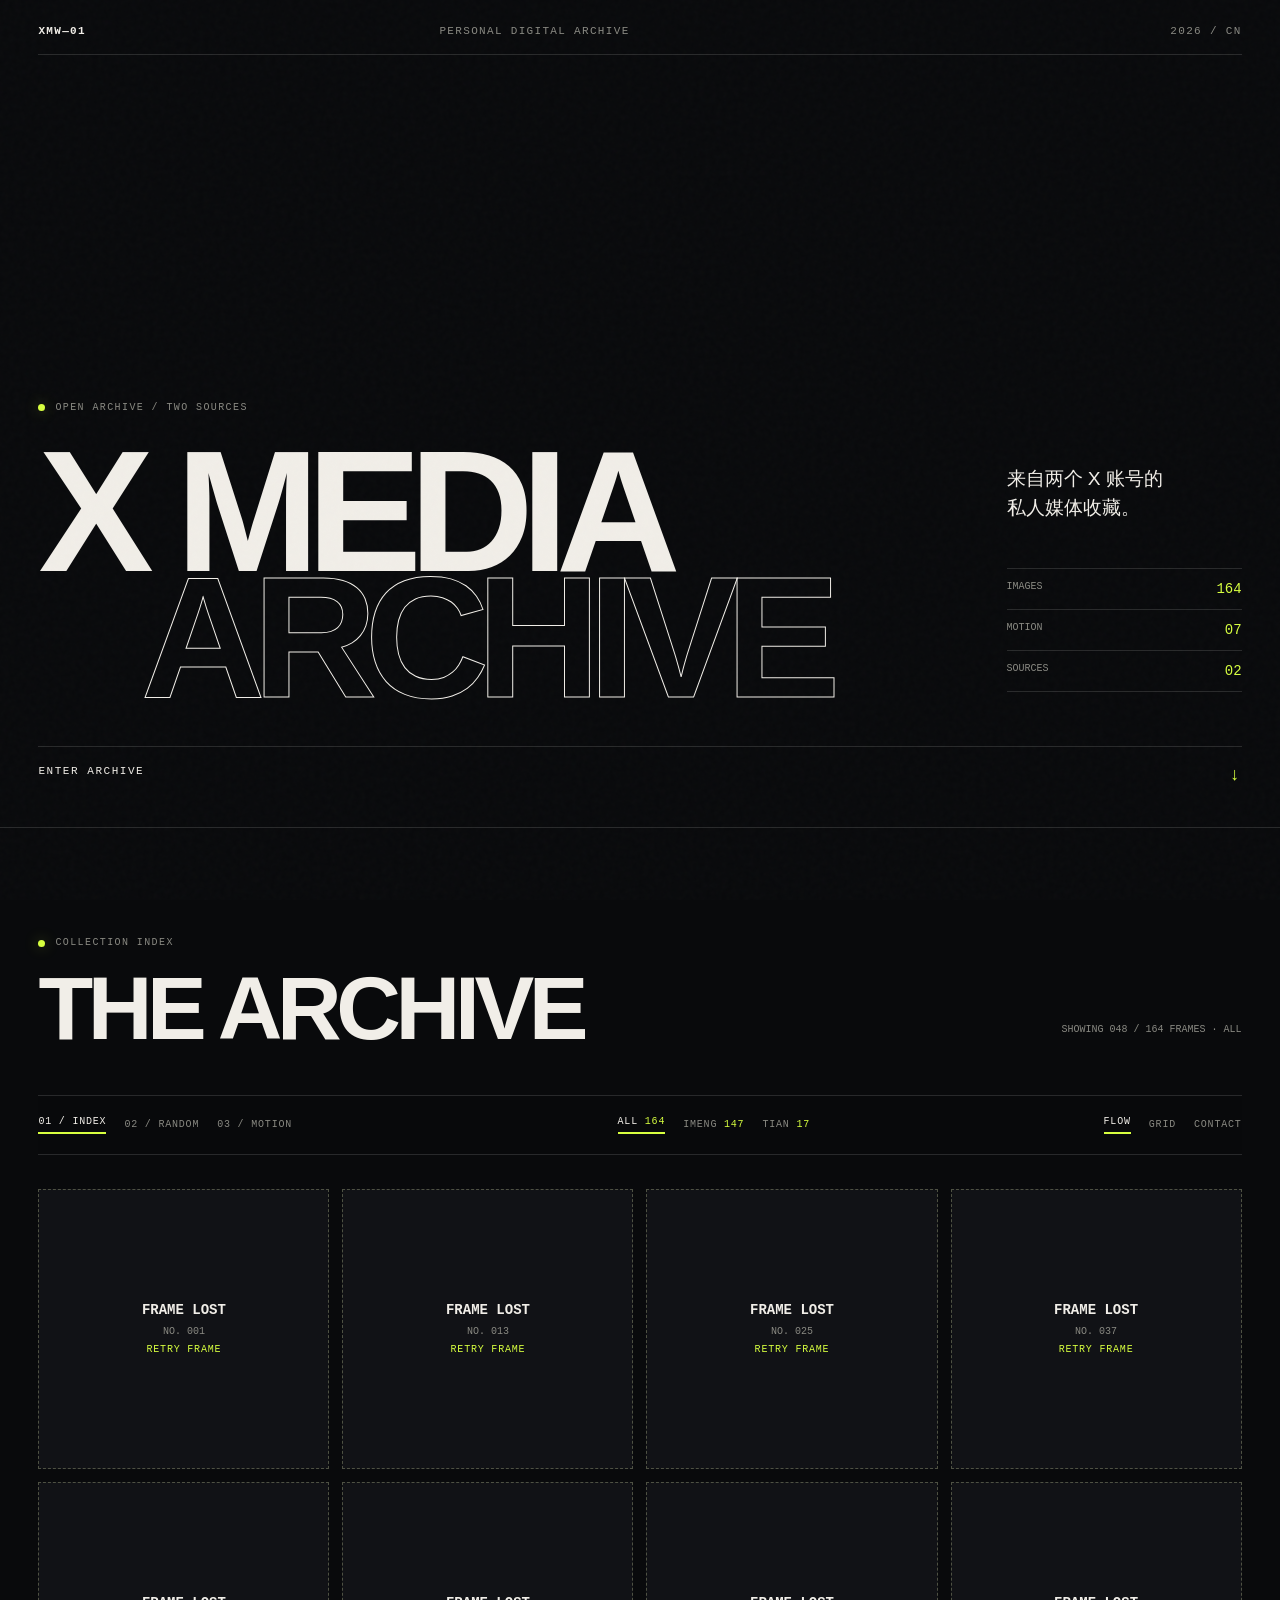
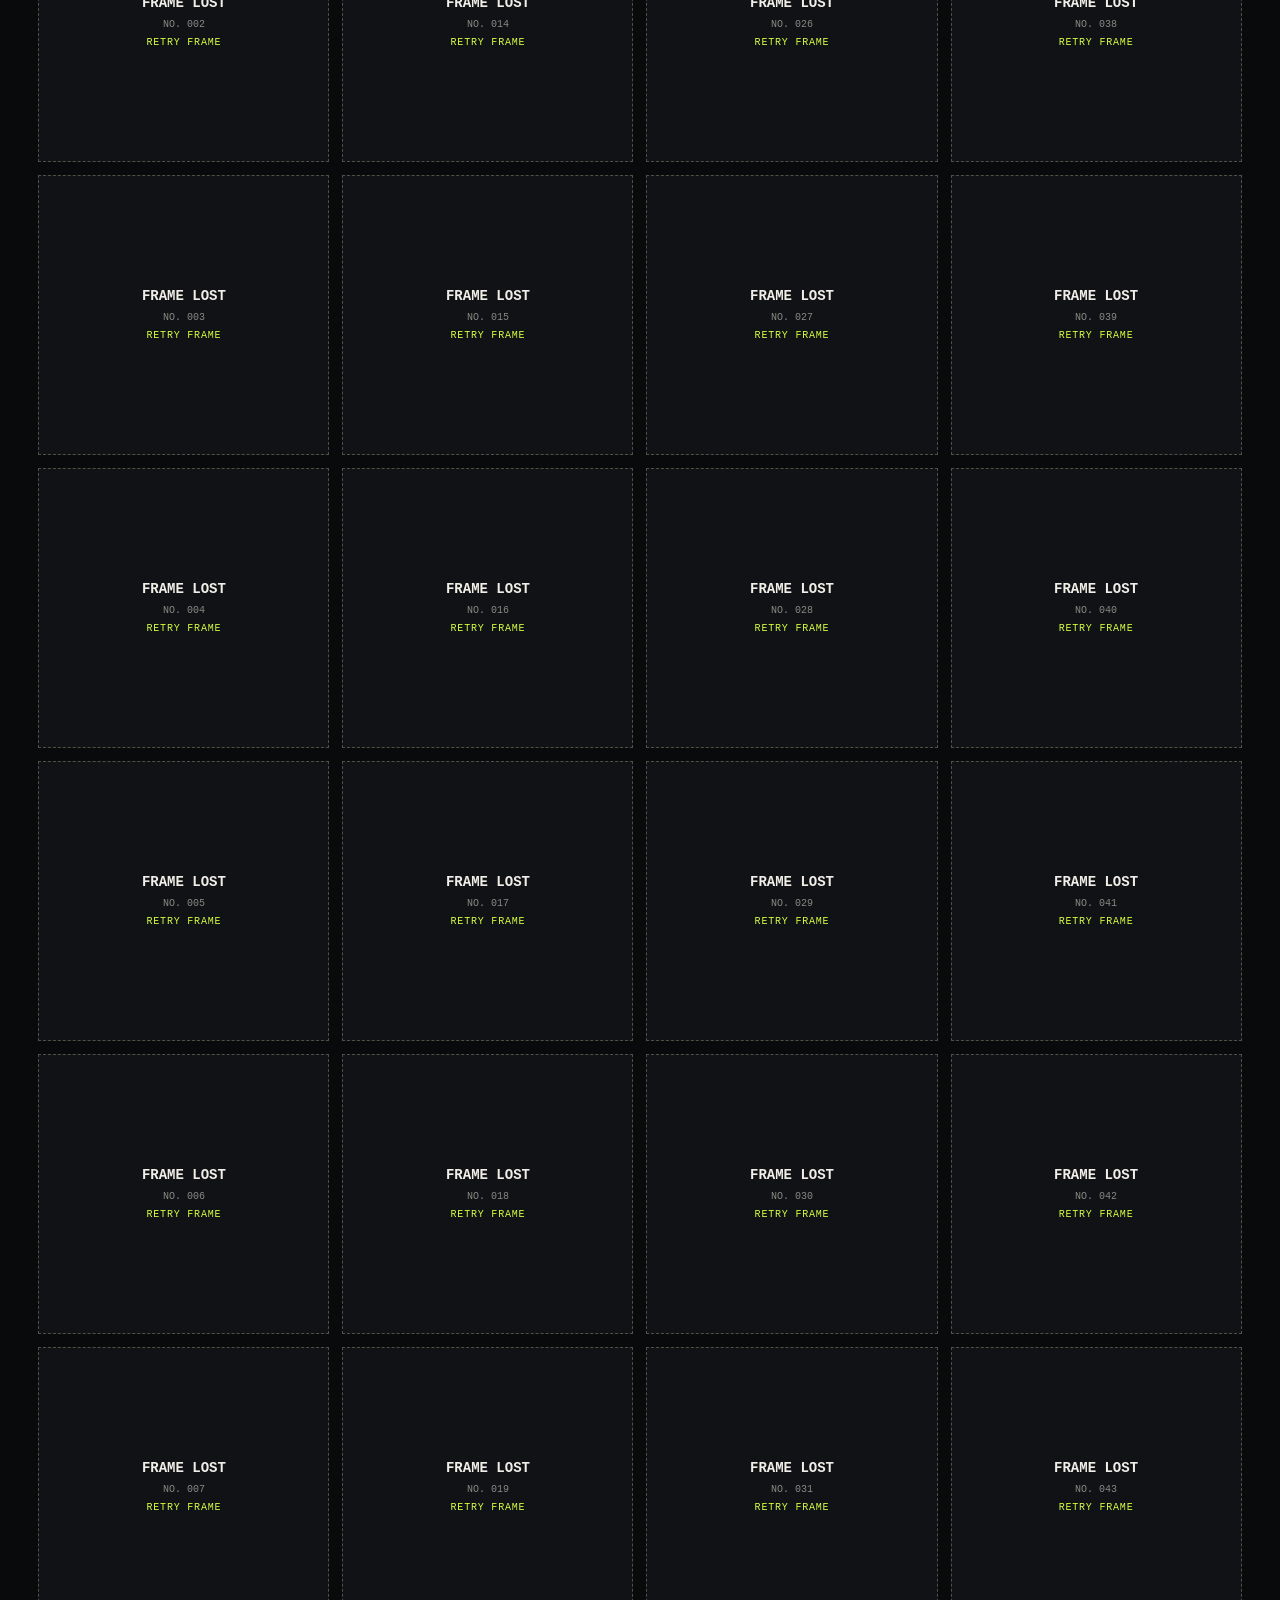
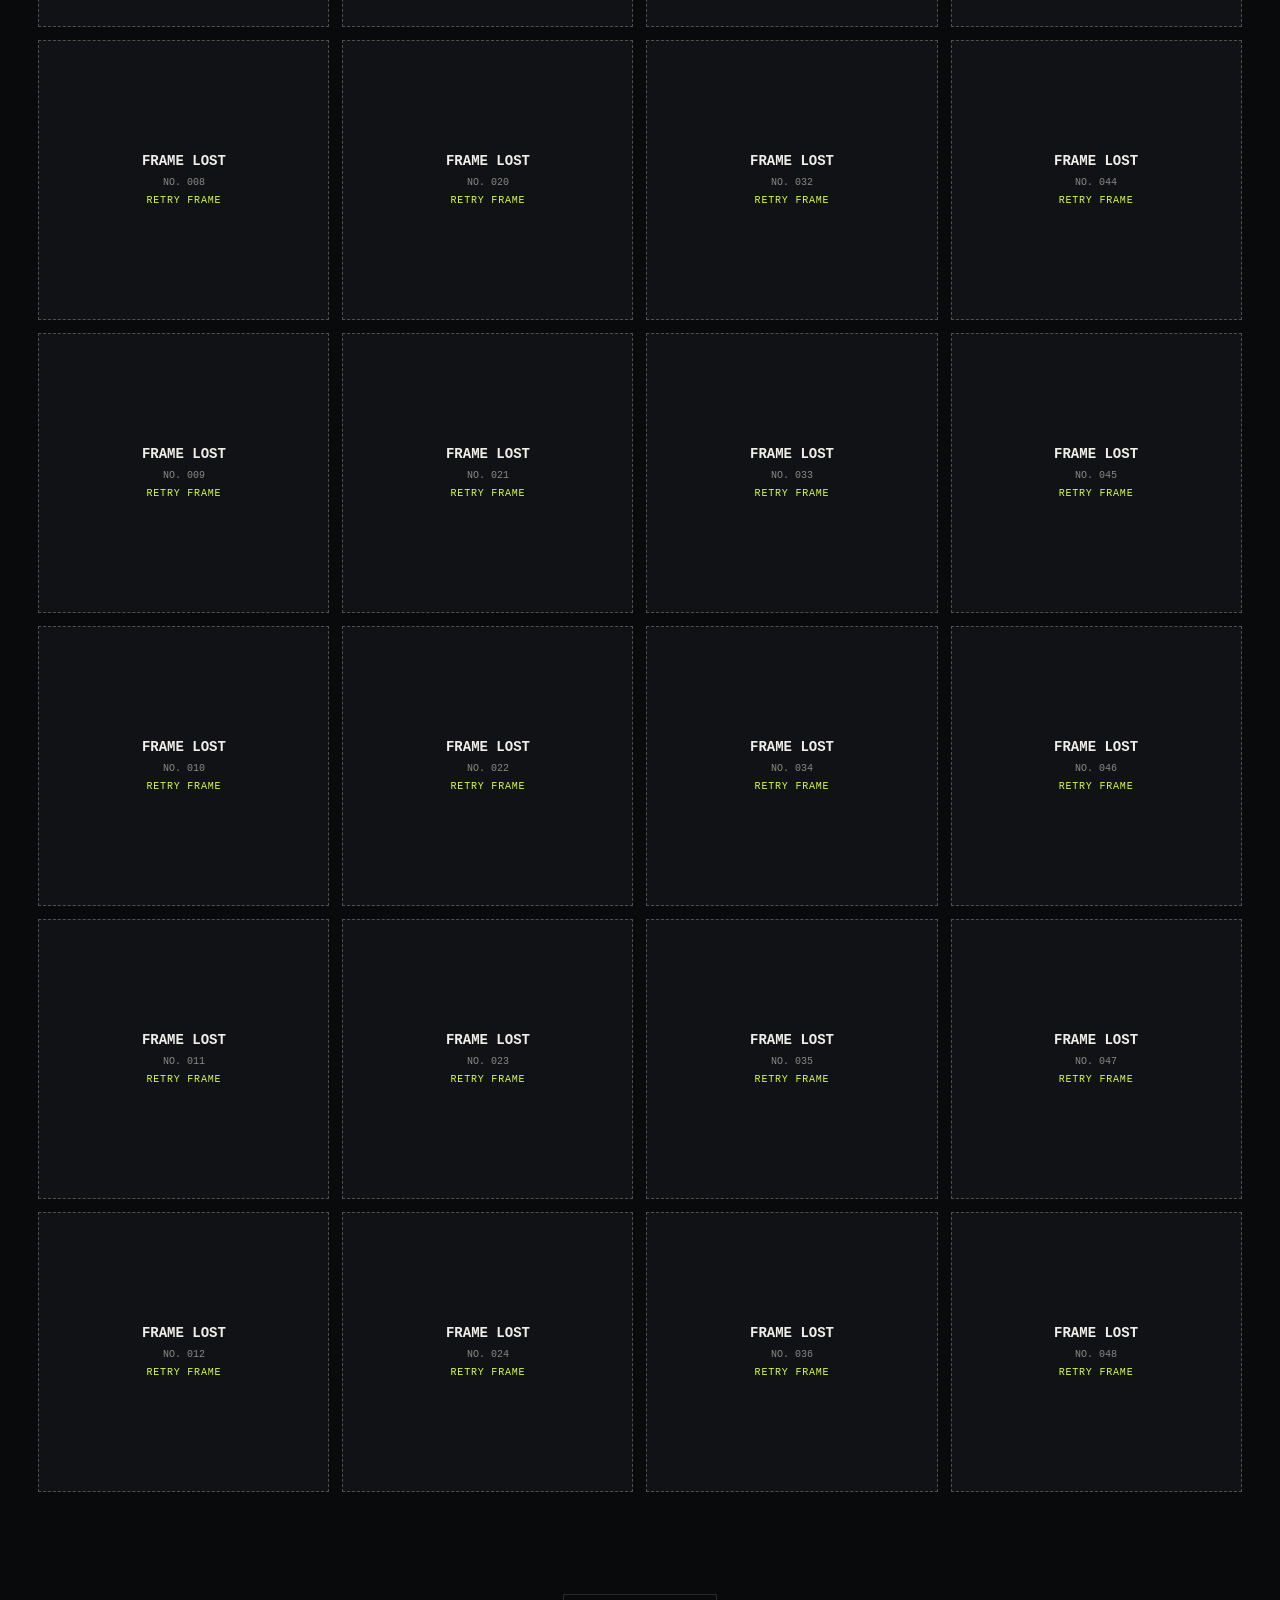
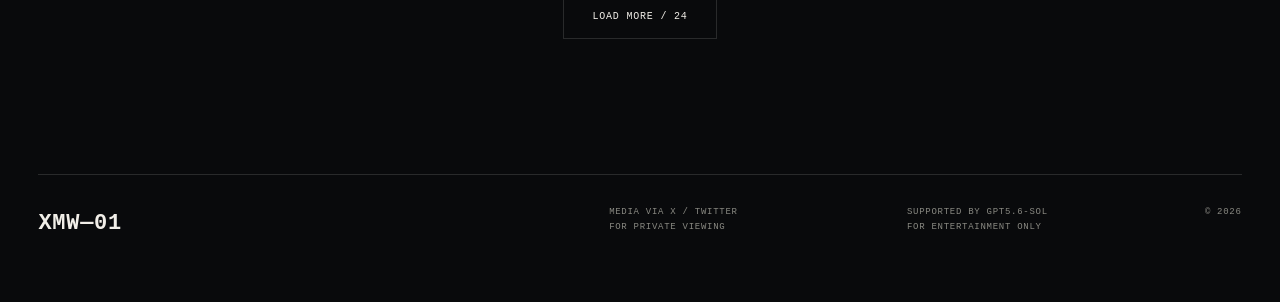
==== commit 6c7aa54d: "重构前端为数字暗房档案馆设计" ====
--- a/index.html
+++ b/index.html
@@ -1,364 +1,45 @@
-<!DOCTYPE html>
+<!doctype html>
 <html lang="zh-CN">
 <head>
-<meta charset="UTF-8">
-<meta name="viewport" content="width=device-width, initial-scale=1.0">
-<title>媒体墙 · @imengyuyzc + @tianzhong_sub</title>
-<style>
-  :root{
-    --bg:#0e0f13; --panel:#171923; --text:#e7e9ee; --sub:#9aa3b2;
-    --accent:#7c9cff; --accent-2:#ff8ad0; --radius:16px; --gap:14px;
-  }
-  *{box-sizing:border-box}
-  html,body{margin:0;padding:0}
-  body{
-    background:radial-gradient(1200px 600px at 80% -10%,#23203a 0%,transparent 60%),var(--bg);
-    color:var(--text);
-    font-family:-apple-system,BlinkMacSystemFont,"Segoe UI","PingFang SC","Microsoft YaHei",sans-serif;
-    min-height:100vh; padding:24px 20px 80px; -webkit-font-smoothing:antialiased;
-  }
-  header{max-width:1300px;margin:0 auto 22px;display:flex;align-items:center;gap:14px;flex-wrap:wrap}
-  header h1{font-size:22px;margin:0;line-height:1.2}
-  header .sub{color:var(--sub);font-size:13px;margin-top:2px}
-  header .sub a{color:var(--accent);text-decoration:none}
-  .avatars{display:flex;gap:8px}
-  .avatars .ava{width:48px;height:48px;border-radius:50%;border:2px solid #2c3050;background-size:cover;background-position:center}
-  .toolbar{
-    max-width:1300px;margin:0 auto 18px;display:flex;gap:12px;flex-wrap:wrap;align-items:center;
-    background:var(--panel);border:1px solid #262a3a;padding:14px 16px;border-radius:var(--radius);
-    position:sticky;top:12px;z-index:20;
-  }
-  .tabs{display:inline-flex;background:#11131c;border-radius:10px;padding:4px;gap:4px;border:1px solid #262a3a}
-  .tabs button{
-    appearance:none;border:0;background:transparent;color:var(--sub);cursor:pointer;
-    padding:9px 16px;border-radius:8px;font-size:14px;font-weight:600;transition:.18s;
-  }
-  .tabs button:hover{color:var(--text)}
-  .tabs button.active{background:linear-gradient(180deg,#2a2f48,#222639);color:#fff;box-shadow:0 2px 6px rgba(0,0,0,.3)}
-  .acct-sel{display:inline-flex;gap:6px;flex-wrap:wrap}
-  .acct-sel button{
-    appearance:none;border:1px solid #313646;background:#11131c;color:var(--sub);cursor:pointer;
-    padding:8px 14px;border-radius:20px;font-size:13px;transition:.15s;
-  }
-  .acct-sel button:hover{color:var(--text);border-color:#4a5266}
-  .acct-sel button.active{background:#222639;color:#fff;border-color:#4a5278}
-  .spacer{flex:1}
-  .count{color:var(--sub);font-size:13px}
-  .count b{color:var(--text)}
-  .btn{
-    appearance:none;border:1px solid #3a412f;background:#1b2417;color:#cfe7b0;cursor:pointer;
-    padding:9px 14px;border-radius:10px;font-size:13px;font-weight:600;transition:.15s;
-  }
-  .btn:hover{background:#222e1d;border-color:#5a7036}
-  .btn.alt{border-color:#3a2f52;background:#221a33;color:#e2c6ff}
-  .btn.alt:hover{background:#2c2142;border-color:#5a3a82}
-  .btn.ghost{background:transparent;border-color:#313646;color:var(--sub)}
-  .btn.ghost:hover{color:var(--text);border-color:#3a412f;background:#171c28}
-  select{background:#11131c;color:var(--text);border:1px solid #313646;border-radius:10px;padding:9px;font-size:13px}
-  .grid{
-    max-width:1300px;margin:0 auto;display:grid;gap:var(--gap);
-    grid-template-columns:repeat(auto-fill,minmax(220px,1fr));
-  }
-  .card{
-    position:relative;overflow:hidden;border-radius:var(--radius);cursor:zoom-in;
-    background:#1a1d28;border:1px solid #262a3a;aspect-ratio:3/4;
-    transition:transform .2s ease, box-shadow .2s ease, border-color .2s;
-  }
-  .card:hover{transform:translateY(-3px);border-color:#3a412f;box-shadow:0 10px 26px rgba(0,0,0,.45)}
-  .card img{width:100%;height:100%;object-fit:cover;display:block;transition:filter .25s}
-  .video-grid .card{aspect-ratio:9/16;cursor:default}
-  .video-grid .card video{width:100%;height:100%;object-fit:contain;display:block;background:#050507}
-  .video-grid .card:hover{transform:none}
-  .card.loading img{filter:blur(10px) brightness(.6)}
-  .card.error::after{
-    content:"图片加载失败";position:absolute;inset:0;display:flex;align-items:center;justify-content:center;
-    color:#e5a5a5;background:#25191d;font-size:13px;
-  }
-  .card .tag{
-    position:absolute;left:8px;bottom:8px;background:rgba(0,0,0,.6);color:#fff;font-size:10px;
-    padding:2px 8px;border-radius:20px;backdrop-filter:blur(4px);opacity:0;transition:.2s;
-  }
-  .card:hover .tag{opacity:1}
-  .card .idx{
-    position:absolute;left:8px;top:8px;background:rgba(0,0,0,.55);color:#fff;font-size:11px;
-    padding:2px 8px;border-radius:20px;backdrop-filter:blur(4px);opacity:0;transition:.2s;
-  }
-  .card:hover .idx{opacity:1}
-  .empty{max-width:1300px;margin:40px auto;text-align:center;color:var(--sub)}
-  .lightbox{position:fixed;inset:0;background:rgba(6,7,12,.92);display:none;align-items:center;justify-content:center;z-index:100;padding:24px}
-  .lightbox.show{display:flex}
-  .lightbox img{max-width:100%;max-height:100%;border-radius:12px;box-shadow:0 18px 60px rgba(0,0,0,.6);user-select:none}
-  .lb-close{position:absolute;top:16px;right:22px;font-size:30px;color:#fff;cursor:pointer;line-height:1;opacity:.8}
-  .lb-close:hover{opacity:1}
-  .lb-nav{position:absolute;top:50%;transform:translateY(-50%);font-size:34px;color:#fff;cursor:pointer;opacity:.7;user-select:none}
-  .lb-nav:hover{opacity:1}
-  .lb-prev{left:18px}.lb-next{right:18px}
-  .lb-info{position:absolute;bottom:18px;left:0;right:0;text-align:center;color:var(--sub);font-size:12px}
-  footer{max-width:1300px;margin:30px auto 0;color:#5a6275;font-size:12px;text-align:center}
-  @media(max-width:640px){
-    body{padding:14px 10px 60px}.toolbar{top:6px;padding:10px;gap:8px}.tabs{width:100%}
-    .tabs button{flex:1;padding:8px 6px}.acct-sel{width:100%}.acct-sel button{flex:1;padding:7px 5px}
-    .grid{grid-template-columns:repeat(2,minmax(0,1fr));gap:8px}.lb-nav{font-size:28px}
-  }
-</style>
+<meta charset="utf-8">
+<meta name="viewport" content="width=device-width,initial-scale=1,viewport-fit=cover">
+<meta name="referrer" content="no-referrer">
+<meta name="theme-color" content="#090a0c">
+<title>X Media Archive</title>
+<link rel="stylesheet" href="assets/css/style.css?v=1">
 </head>
 <body>
-  <header>
-    <div class="avatars">
-      <div class="ava" style="background-image:url('https://pbs.twimg.com/profile_images/1896043602234785795/jcoKD-Js_200x200.jpg')" title="@imengyuyzc"></div>
-      <div class="ava" style="background-image:url('https://pbs.twimg.com/profile_images/1745740404656672769/6ECJ8xJa_400x400.jpg')" title="@tianzhong_sub"></div>
-    </div>
-    <div>
-      <h1>媒体墙 · 两个账号</h1>
-      <div class="sub">@imengyuyzc + @tianzhong_sub · <b id="total">0</b> 张图片 · <b id="videoTotal">0</b> 个视频 · <a href="https://x.com/imengyuyzc" target="_blank" rel="noopener">imengyuyzc</a> / <a href="https://x.com/tianzhong_sub" target="_blank" rel="noopener">tianzhong_sub</a></div>
-    </div>
-  </header>
-
-  <div class="toolbar">
-    <div class="tabs">
-      <button id="tab-all" class="active" type="button">全部图片</button>
-      <button id="tab-random" type="button">随机图片</button>
-      <button id="tab-video" type="button">视频</button>
-    </div>
-    <div class="acct-sel" id="acctSel">
-      <button class="active" data-acct="all" type="button">全部账号</button>
-      <button data-acct="imeng" type="button">@imengyuyzc</button>
-      <button data-acct="tian" type="button">@tianzhong_sub</button>
-    </div>
-    <div class="spacer"></div>
-    <span class="count">显示 <b id="shown">0</b> / <b id="total2">0</b></span>
-    <select id="randCount">
-      <option value="6">随机 6 张</option>
-      <option value="9">随机 9 张</option>
-      <option value="12" selected>随机 12 张</option>
-      <option value="18">随机 18 张</option>
-      <option value="24">随机 24 张</option>
-    </select>
-    <button id="shuffle" class="btn alt" type="button">重新随机</button>
-    <button id="downloadTxt" class="btn ghost" type="button">导出直链</button>
+<div class="noise" aria-hidden="true"></div>
+<header class="hero" id="top">
+  <nav class="mast"><a class="brand" href="#top">XMW—01</a><span>PERSONAL DIGITAL ARCHIVE</span><span class="mast-date">2026 / CN</span></nav>
+  <div class="hero-grid">
+    <div><p class="eyebrow"><i></i> OPEN ARCHIVE / TWO SOURCES</p><h1><span>X MEDIA</span><span>ARCHIVE</span></h1></div>
+    <div class="hero-meta"><p>来自两个 X 账号的<br>私人媒体收藏。</p><dl><div><dt>IMAGES</dt><dd id="heroImages">000</dd></div><div><dt>MOTION</dt><dd id="heroVideos">00</dd></div><div><dt>SOURCES</dt><dd>02</dd></div></dl></div>
   </div>
-
-  <div id="grid" class="grid"></div>
-  <div id="videoGrid" class="grid video-grid" style="display:none"></div>
-  <div id="empty" class="empty" style="display:none">暂无媒体</div>
-
-  <div class="lightbox" id="lightbox">
-    <div class="lb-close" id="lbClose" title="关闭 (Esc)">&times;</div>
-    <div class="lb-nav lb-prev" id="lbPrev" title="上一张">&lsaquo;</div>
-    <img id="lbImg" src="" alt="">
-    <div class="lb-nav lb-next" id="lbNext" title="下一张">&rsaquo;</div>
-    <div class="lb-info" id="lbInfo"></div>
+  <a class="enter" href="#archive"><span>ENTER ARCHIVE</span><b>↓</b></a>
+</header>
+<main id="archive">
+  <div class="archive-head">
+    <div><p class="eyebrow"><i></i> COLLECTION INDEX</p><h2>THE ARCHIVE</h2></div>
+    <p id="resultSummary">LOADING MEDIA INDEX…</p>
   </div>
-
-  <footer>图片来源于 pbs.twimg.com，视频来源于 video.twimg.com；仅做聚合展示，版权归原作者所有。</footer>
-
-<!-- 媒体数据独立存放，更新图片/视频时无需修改本页面 -->
-<script src="media.js?v=4"></script>
-<script>
-'use strict';
-
-if (typeof IMAGES === 'undefined' || typeof VIDEOS === 'undefined') {
-  document.getElementById('empty').style.display = 'block';
-  document.getElementById('empty').textContent = '媒体数据加载失败，请刷新页面或清除浏览器缓存后重试。';
-  throw new Error('media.js failed to load');
-}
-
-var ALL_IMAGES = IMAGES.imeng.concat(IMAGES.tian);
-var TAG_MAP = {};
-IMAGES.imeng.forEach(function(u){ TAG_MAP[u] = '@imengyuyzc'; });
-IMAGES.tian.forEach(function(u){ TAG_MAP[u] = '@tianzhong_sub'; });
-
-var grid = document.getElementById('grid');
-var videoGrid = document.getElementById('videoGrid');
-var emptyEl = document.getElementById('empty');
-var totalEl = document.getElementById('total');
-var videoTotalEl = document.getElementById('videoTotal');
-var total2El = document.getElementById('total2');
-var shownEl = document.getElementById('shown');
-var tabAll = document.getElementById('tab-all');
-var tabRandom = document.getElementById('tab-random');
-var tabVideo = document.getElementById('tab-video');
-var acctSel = document.getElementById('acctSel');
-var randCountSel = document.getElementById('randCount');
-var shuffleBtn = document.getElementById('shuffle');
-var dlBtn = document.getElementById('downloadTxt');
-
-totalEl.textContent = ALL_IMAGES.length;
-videoTotalEl.textContent = VIDEOS.length;
-total2El.textContent = ALL_IMAGES.length;
-
-var mode = 'all';
-var acct = 'all';
-var current = [];
-
-function thumb(url){
-  var m = url.match(/media\/([A-Za-z0-9_-]+)/);
-  return m ? 'https://pbs.twimg.com/media/' + m[1] + '?format=jpg&name=medium' : url;
-}
-
-function getPool(){
-  if(acct === 'all') return ALL_IMAGES.slice();
-  if(acct === 'imeng') return IMAGES.imeng.slice();
-  return IMAGES.tian.slice();
-}
-
-function render(urls){
-  grid.innerHTML = '';
-  current = urls.slice();
-  shownEl.textContent = urls.length;
-  emptyEl.style.display = urls.length ? 'none' : 'block';
-  urls.forEach(function(u, i){
-    var card = document.createElement('div');
-    card.className = 'card loading';
-    card.setAttribute('data-i', i);
-    var img = new Image();
-    img.loading = 'lazy';
-    img.decoding = 'async';
-    img.alt = 'image ' + (i+1);
-    img.onload = function(){ card.classList.remove('loading'); };
-    img.onerror = function(){
-      card.classList.remove('loading');
-      card.classList.add('error');
-      img.style.visibility = 'hidden';
-    };
-    img.src = thumb(u);
-    card.appendChild(img);
-    var idx = document.createElement('span');
-    idx.className = 'idx';
-    idx.textContent = (i+1);
-    card.appendChild(idx);
-    var tag = document.createElement('span');
-    tag.className = 'tag';
-    tag.textContent = TAG_MAP[u] || '';
-    card.appendChild(tag);
-    card.addEventListener('click', function(){ openLightbox(i); });
-    grid.appendChild(card);
-  });
-}
-
-function shuffleArr(a){ for(var i=a.length-1;i>0;i--){var j=Math.floor(Math.random()*(i+1));var t=a[i];a[i]=a[j];a[j]=t;} return a; }
-
-function pauseVideos(){
-  videoGrid.querySelectorAll('video').forEach(function(video){ video.pause(); });
-}
-
-function showAll(){
-  pauseVideos();
-  mode = 'all';
-  grid.style.display = 'grid'; videoGrid.style.display = 'none';
-  tabAll.classList.add('active'); tabRandom.classList.remove('active'); tabVideo.classList.remove('active');
-  acctSel.style.display = 'inline-flex'; randCountSel.style.display = ''; shuffleBtn.style.display = '';
-  total2El.textContent = getPool().length;
-  render(getPool());
-}
-function showRandom(){
-  pauseVideos();
-  mode = 'random';
-  grid.style.display = 'grid'; videoGrid.style.display = 'none';
-  tabRandom.classList.add('active'); tabAll.classList.remove('active'); tabVideo.classList.remove('active');
-  acctSel.style.display = 'inline-flex'; randCountSel.style.display = ''; shuffleBtn.style.display = '';
-  var n = parseInt(randCountSel.value, 10) || 12;
-  var pool = shuffleArr(getPool());
-  total2El.textContent = pool.length;
-  render(pool.slice(0, Math.min(n, pool.length)));
-}
-function showVideos(){
-  mode = 'video';
-  grid.style.display = 'none'; videoGrid.style.display = 'grid'; emptyEl.style.display = VIDEOS.length ? 'none' : 'block';
-  tabVideo.classList.add('active'); tabAll.classList.remove('active'); tabRandom.classList.remove('active');
-  acctSel.style.display = 'none'; randCountSel.style.display = 'none'; shuffleBtn.style.display = 'none';
-  shownEl.textContent = VIDEOS.length; total2El.textContent = VIDEOS.length;
-  if (!videoGrid.children.length) {
-    VIDEOS.forEach(function(url, i){
-      var card = document.createElement('div');
-      card.className = 'card';
-
-      var video = document.createElement('video');
-      video.controls = true;
-      video.preload = 'metadata';
-      video.playsInline = true;
-      video.src = url;
-      card.appendChild(video);
-
-      var idx = document.createElement('span');
-      idx.className = 'idx';
-      idx.textContent = i + 1;
-      idx.style.opacity = '1';
-      card.appendChild(idx);
-
-      var tag = document.createElement('span');
-      tag.className = 'tag';
-      tag.textContent = '@imengyuyzc · 视频';
-      tag.style.opacity = '1';
-      card.appendChild(tag);
-
-      videoGrid.appendChild(card);
-    });
-  }
-}
-
-tabAll.addEventListener('click', showAll);
-tabRandom.addEventListener('click', showRandom);
-tabVideo.addEventListener('click', showVideos);
-shuffleBtn.addEventListener('click', showRandom);
-randCountSel.addEventListener('change', function(){ if(mode === 'random') showRandom(); });
-
-acctSel.addEventListener('click', function(e){
-  var btn = e.target.closest('button[data-acct]');
-  if(!btn) return;
-  acct = btn.getAttribute('data-acct');
-  acctSel.querySelectorAll('button').forEach(function(b){ b.classList.remove('active'); });
-  btn.classList.add('active');
-  if(mode === 'random') showRandom(); else showAll();
-});
-
-dlBtn.addEventListener('click', function(){
-  var pool = mode === 'video' ? VIDEOS.slice() : getPool();
-  var txt = pool.join('\n');
-  var blob = new Blob([txt], {type:'text/plain'});
-  var a = document.createElement('a');
-  a.href = URL.createObjectURL(blob);
-  a.download = mode === 'video' ? 'videos_imengyuyzc.txt' : 'images_' + acct + '.txt';
-  document.body.appendChild(a); a.click(); a.remove();
-  setTimeout(function(){ URL.revokeObjectURL(a.href); }, 1000);
-});
-
-var lb = document.getElementById('lightbox');
-var lbImg = document.getElementById('lbImg');
-var lbClose = document.getElementById('lbClose');
-var lbPrev = document.getElementById('lbPrev');
-var lbNext = document.getElementById('lbNext');
-var lbInfo = document.getElementById('lbInfo');
-var lbIndex = 0;
-
-function openLightbox(i){
-  lbIndex = i;
-  updateLightbox();
-  lb.classList.add('show');
-  document.body.style.overflow = 'hidden';
-}
-function closeLightbox(){
-  lb.classList.remove('show');
-  lbImg.src = '';
-  document.body.style.overflow = '';
-}
-function updateLightbox(){
-  var u = current[lbIndex];
-  lbImg.src = u;
-  lbInfo.textContent = (lbIndex+1) + ' / ' + current.length + (TAG_MAP[u] ? '  ·  ' + TAG_MAP[u] : '');
-}
-lbClose.addEventListener('click', closeLightbox);
-lbPrev.addEventListener('click', function(e){ e.stopPropagation(); lbIndex=(lbIndex-1+current.length)%current.length; updateLightbox(); });
-lbNext.addEventListener('click', function(e){ e.stopPropagation(); lbIndex=(lbIndex+1)%current.length; updateLightbox(); });
-lb.addEventListener('click', function(e){ if(e.target === lb) closeLightbox(); });
-document.addEventListener('keydown', function(e){
-  if(!lb.classList.contains('show')) return;
-  if(e.key === 'Escape') closeLightbox();
-  else if(e.key === 'ArrowLeft'){ lbIndex=(lbIndex-1+current.length)%current.length; updateLightbox(); }
-  else if(e.key === 'ArrowRight'){ lbIndex=(lbIndex+1)%current.length; updateLightbox(); }
-});
-
-showAll();
-</script>
+  <div class="control-wrap">
+    <div class="tabs" role="tablist"><button class="active" data-mode="all">01 / INDEX</button><button data-mode="random">02 / RANDOM</button><button data-mode="video">03 / MOTION</button></div>
+    <div class="filters"><button class="active" data-account="all">ALL <span id="allCount">0</span></button><button data-account="imeng">IMENG <span id="imengCount">0</span></button><button data-account="tian">TIAN <span id="tianCount">0</span></button></div>
+    <div class="views"><button class="active" data-view="flow" aria-label="瀑布流">FLOW</button><button data-view="grid" aria-label="统一网格">GRID</button><button data-view="contact" aria-label="接触表">CONTACT</button></div>
+  </div>
+  <section class="gallery flow" id="gallery" aria-live="polite"></section>
+  <section class="gallery motion" id="motion" hidden></section>
+  <div class="load-zone"><button id="loadMore">LOAD MORE / <span>24</span></button><div id="sentinel"></div></div>
+</main>
+<button id="toTop" class="to-top" aria-label="返回顶部">↑</button>
+<div class="viewer" id="viewer" role="dialog" aria-modal="true" aria-label="图片查看器" hidden>
+  <header><span id="viewerNo">ARCHIVE 001</span><button id="closeViewer">ESC / CLOSE</button></header>
+  <button class="viewer-nav prev" id="prevImage">← <span>PREV</span></button><figure><div class="viewer-loading">DEVELOPING FRAME…</div><img id="viewerImage" alt=""></figure><button class="viewer-nav next" id="nextImage"><span>NEXT</span> →</button>
+  <footer><div><b id="viewerAccount">@ACCOUNT</b><span id="viewerId">MEDIA ID</span></div><div><button id="copyLink">COPY LINK</button><a id="openOriginal" target="_blank" rel="noopener">OPEN ORIGINAL ↗</a></div><progress id="viewerProgress" max="100" value="0"></progress></footer>
+</div>
+<footer class="site-footer"><div class="footer-mark">XMW—01</div><div>MEDIA VIA X / TWITTER<br>FOR PRIVATE VIEWING</div><div>SUPPORTED BY GPT5.6-SOL<br>FOR ENTERTAINMENT ONLY</div><div>© 2026</div></footer>
+<script src="media.js?v=6"></script>
+<script src="assets/js/app.js?v=1"></script>
 </body>
 </html>
--- a/assets/css/style.css
+++ b/assets/css/style.css
@@ -0,0 +1 @@
+:root{--bg:#090a0c;--ink:#f1eee8;--muted:#898982;--line:rgba(255,255,255,.13);--acid:#d7ff3f;--mono:"SFMono-Regular",Consolas,"Liberation Mono",monospace;--sans:Inter,"Helvetica Neue","Noto Sans SC",Arial,sans-serif}*{box-sizing:border-box}html{scroll-behavior:smooth}body{margin:0;background:var(--bg);color:var(--ink);font-family:var(--sans);-webkit-font-smoothing:antialiased}.noise{position:fixed;inset:0;z-index:99;pointer-events:none;opacity:.035;background-image:url("data:image/svg+xml,%3Csvg viewBox='0 0 180 180' xmlns='http://www.w3.org/2000/svg'%3E%3Cfilter id='n'%3E%3CfeTurbulence type='fractalNoise' baseFrequency='.9' numOctaves='3' stitchTiles='stitch'/%3E%3C/filter%3E%3Crect width='100%25' height='100%25' filter='url(%23n)' opacity='.65'/%3E%3C/svg%3E")}.hero{min-height:92vh;padding:26px 3vw 42px;display:flex;flex-direction:column;border-bottom:1px solid var(--line);overflow:hidden}.mast{display:grid;grid-template-columns:1fr 1fr 1fr;align-items:center;padding-bottom:17px;border-bottom:1px solid var(--line);font:11px/1 var(--mono);letter-spacing:.12em;color:var(--muted)}.brand{color:var(--ink);text-decoration:none;font-weight:800}.mast-date{text-align:right}.hero-grid{display:grid;grid-template-columns:minmax(0,2.5fr) minmax(230px,.65fr);gap:5vw;align-items:end;flex:1;padding:8vh 0 5vh}.eyebrow{display:flex;align-items:center;gap:10px;color:var(--muted);font:10px/1 var(--mono);letter-spacing:.14em}.eyebrow i{width:7px;height:7px;border-radius:50%;background:var(--acid);box-shadow:0 0 14px rgba(215,255,63,.35)}h1{margin:4vh 0 0;font-size:clamp(68px,13.5vw,210px);font-weight:800;letter-spacing:-.075em;line-height:.73;text-transform:uppercase}h1 span{display:block;animation:rise .8s both cubic-bezier(.2,.7,.2,1)}h1 span+span{margin-left:8vw;color:transparent;-webkit-text-stroke:1px var(--ink);animation-delay:.12s}.hero-meta{padding-bottom:1vh}.hero-meta>p{font-size:clamp(16px,1.5vw,23px);line-height:1.5;margin:0 0 5vh}.hero-meta dl{margin:0;border-top:1px solid var(--line)}.hero-meta dl div{display:flex;justify-content:space-between;border-bottom:1px solid var(--line);padding:12px 0}.hero-meta dt{font:10px var(--mono);color:var(--muted)}.hero-meta dd{margin:0;font:14px var(--mono);color:var(--acid)}.enter{display:flex;justify-content:space-between;color:var(--ink);text-decoration:none;border-top:1px solid var(--line);padding-top:18px;font:11px var(--mono);letter-spacing:.14em}.enter b{color:var(--acid);font-size:18px}main{padding:100px 3vw 80px}.archive-head{display:flex;align-items:end;justify-content:space-between;margin-bottom:50px}.archive-head h2{font-size:clamp(44px,7vw,108px);line-height:.8;letter-spacing:-.06em;margin:25px 0 0}.archive-head>p{font:10px var(--mono);color:var(--muted)}.control-wrap{position:sticky;top:0;z-index:20;display:grid;grid-template-columns:1.2fr 1fr auto;gap:20px;align-items:center;padding:16px 0;background:rgba(9,10,12,.92);backdrop-filter:blur(14px);border-top:1px solid var(--line);border-bottom:1px solid var(--line)}button{font:10px var(--mono);letter-spacing:.08em}.tabs,.filters,.views{display:flex;gap:18px}.control-wrap button{padding:4px 0;border:0;background:none;color:var(--muted);cursor:pointer;white-space:nowrap}.control-wrap button:hover,.control-wrap button.active{color:var(--ink)}.control-wrap button.active:after{content:"";display:block;height:2px;margin-top:5px;background:var(--acid)}.control-wrap span{color:var(--acid)}.gallery{margin-top:34px}.gallery.flow{columns:4 260px;column-gap:13px}.card{position:relative;margin:0 0 13px;break-inside:avoid;background:#111216;overflow:hidden;cursor:zoom-in;animation:reveal .55s both}.card img{display:block;width:100%;height:auto;min-height:100px;transition:transform .55s cubic-bezier(.2,.7,.2,1),filter .35s}.card:hover img{transform:scale(.985);filter:brightness(.65)}.card-info{position:absolute;inset:auto 0 0;padding:38px 12px 12px;background:linear-gradient(transparent,rgba(0,0,0,.85));display:flex;justify-content:space-between;align-items:end;opacity:0;transform:translateY(6px);transition:.3s;pointer-events:none}.card:hover .card-info{opacity:1;transform:none}.card-info b,.card-info span{font:9px/1.5 var(--mono);letter-spacing:.08em}.card-info span{color:var(--acid)}.card.error{min-height:280px;border:1px dashed #4e5143;display:grid;place-items:center;cursor:default}.error-box{text-align:center;font:10px/1.8 var(--mono);color:var(--muted)}.error-box b{display:block;color:var(--ink);font-size:14px}.error-box button{border:0;background:none;color:var(--acid);cursor:pointer}.gallery.grid{display:grid;grid-template-columns:repeat(auto-fill,minmax(230px,1fr));gap:10px}.gallery.grid .card{aspect-ratio:3/4;margin:0}.gallery.grid .card img{height:100%;object-fit:cover}.gallery.contact{display:grid;grid-template-columns:repeat(auto-fill,minmax(115px,1fr));gap:4px}.gallery.contact .card{aspect-ratio:1;margin:0}.gallery.contact .card img{height:100%;object-fit:cover}.gallery.contact .card-info{padding:5px;opacity:1;background:linear-gradient(transparent,rgba(0,0,0,.8))}.gallery.contact .card-info b{font-size:7px}.gallery.motion{display:grid;grid-template-columns:repeat(auto-fit,minmax(260px,1fr));gap:12px}.motion-card{position:relative;background:#050505;aspect-ratio:9/16;overflow:hidden}.motion-card video{width:100%;height:100%;object-fit:contain}.motion-label{position:absolute;left:10px;top:10px;color:var(--acid);font:9px var(--mono)}.load-zone{text-align:center;padding:55px 0}.load-zone button{color:var(--ink);border:1px solid var(--line);background:none;padding:16px 28px;cursor:pointer}.load-zone button:hover{border-color:var(--acid);color:var(--acid)}.to-top{position:fixed;right:22px;bottom:22px;width:42px;height:42px;border:1px solid var(--line);background:rgba(9,10,12,.8);color:var(--ink);z-index:15;cursor:pointer;opacity:0;transform:translateY(10px);transition:.25s}.to-top.show{opacity:1;transform:none}.viewer{position:fixed;inset:0;z-index:100;background:#050506;padding:20px;display:grid;grid-template:40px 1fr 70px/90px 1fr 90px}.viewer[hidden]{display:none}.viewer header{grid-column:1/-1;display:flex;justify-content:space-between;border-bottom:1px solid var(--line);font:10px var(--mono);align-items:start}.viewer header button,.viewer footer button{background:none;border:0;color:var(--ink);cursor:pointer}.viewer figure{grid-area:2/2;margin:20px;display:grid;place-items:center;position:relative;min-height:0}.viewer figure img{max-width:100%;max-height:100%;position:relative;z-index:1}.viewer-loading{position:absolute;font:10px var(--mono);color:var(--muted)}.viewer-nav{border:0;background:none;color:var(--muted);cursor:pointer}.viewer-nav:hover{color:var(--acid)}.viewer-nav.prev{grid-area:2/1}.viewer-nav.next{grid-area:2/3}.viewer footer{grid-column:1/-1;border-top:1px solid var(--line);display:grid;grid-template-columns:1fr 1fr;align-items:center;position:relative;font:9px/1.6 var(--mono)}.viewer footer>div:nth-child(2){text-align:right}.viewer footer b,.viewer footer span{display:block}.viewer footer span{color:var(--muted)}.viewer footer a{color:var(--ink);text-decoration:none;margin-left:20px}.viewer progress{position:absolute;bottom:-1px;width:100%;height:2px;appearance:none}.viewer progress::-webkit-progress-bar{background:#222}.viewer progress::-webkit-progress-value{background:var(--acid)}.site-footer{border-top:1px solid var(--line);margin:0 3vw;padding:30px 0 60px;display:grid;grid-template-columns:2fr 1fr 1fr auto;gap:25px;color:var(--muted);font:9px/1.7 var(--mono);letter-spacing:.08em}.footer-mark{font-size:22px;color:var(--ink);font-weight:800}@keyframes rise{from{opacity:0;transform:translateY(35px)}to{opacity:1;transform:none}}@keyframes reveal{from{opacity:0;transform:translateY(12px)}to{opacity:1;transform:none}}@media(max-width:800px){.hero{min-height:78vh;padding:20px 16px 28px}.mast{grid-template-columns:1fr 1fr}.mast span:nth-child(2){display:none}.hero-grid{grid-template-columns:1fr;gap:30px;padding-top:8vh}.hero-meta{display:grid;grid-template-columns:1fr 1fr;gap:20px}.hero-meta>p{font-size:14px;margin:0}.hero-meta dl div{padding:8px 0}h1{font-size:20vw;line-height:.78}.enter{margin-top:25px}main{padding:70px 12px 60px}.archive-head{display:block;margin-bottom:32px}.archive-head>p{margin-top:25px}.control-wrap{display:flex;flex-wrap:wrap;gap:12px 22px;padding:12px 0}.tabs{width:100%;justify-content:space-between}.filters{gap:15px}.views{margin-left:auto;gap:11px}.gallery.flow{columns:2;column-gap:7px}.card{margin-bottom:7px}.card-info{opacity:1;padding:30px 7px 7px}.gallery.grid{grid-template-columns:repeat(2,1fr);gap:6px}.gallery.contact{grid-template-columns:repeat(4,1fr);gap:2px}.viewer{padding:12px;grid-template:38px 1fr 86px/35px 1fr 35px}.viewer figure{margin:8px}.viewer-nav span{display:none}.viewer footer{grid-template-columns:1fr 1.4fr}.viewer footer a{margin-left:8px}.site-footer{grid-template-columns:1fr 1fr;margin:0 12px}.site-footer .footer-mark{grid-column:1/-1}}@media(prefers-reduced-motion:reduce){html{scroll-behavior:auto}*,*:before,*:after{animation:none!important;transition:none!important}}
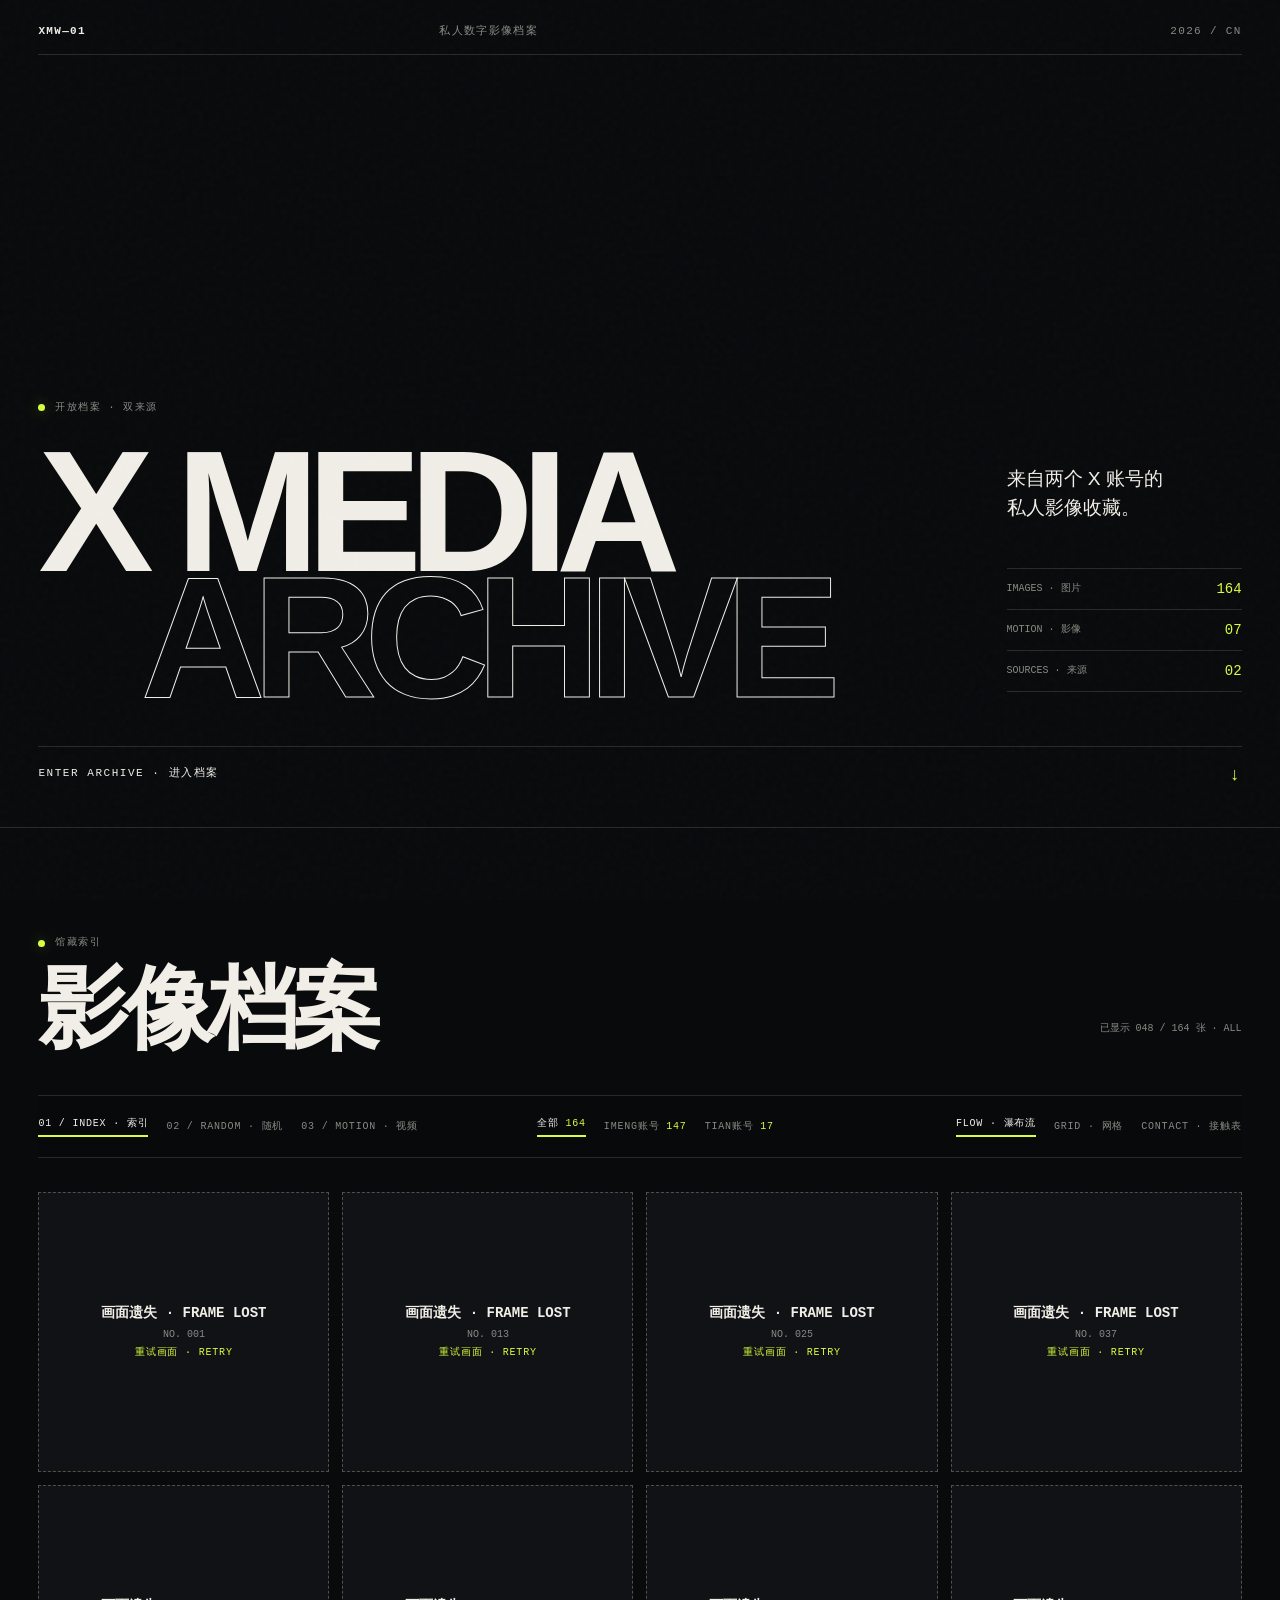
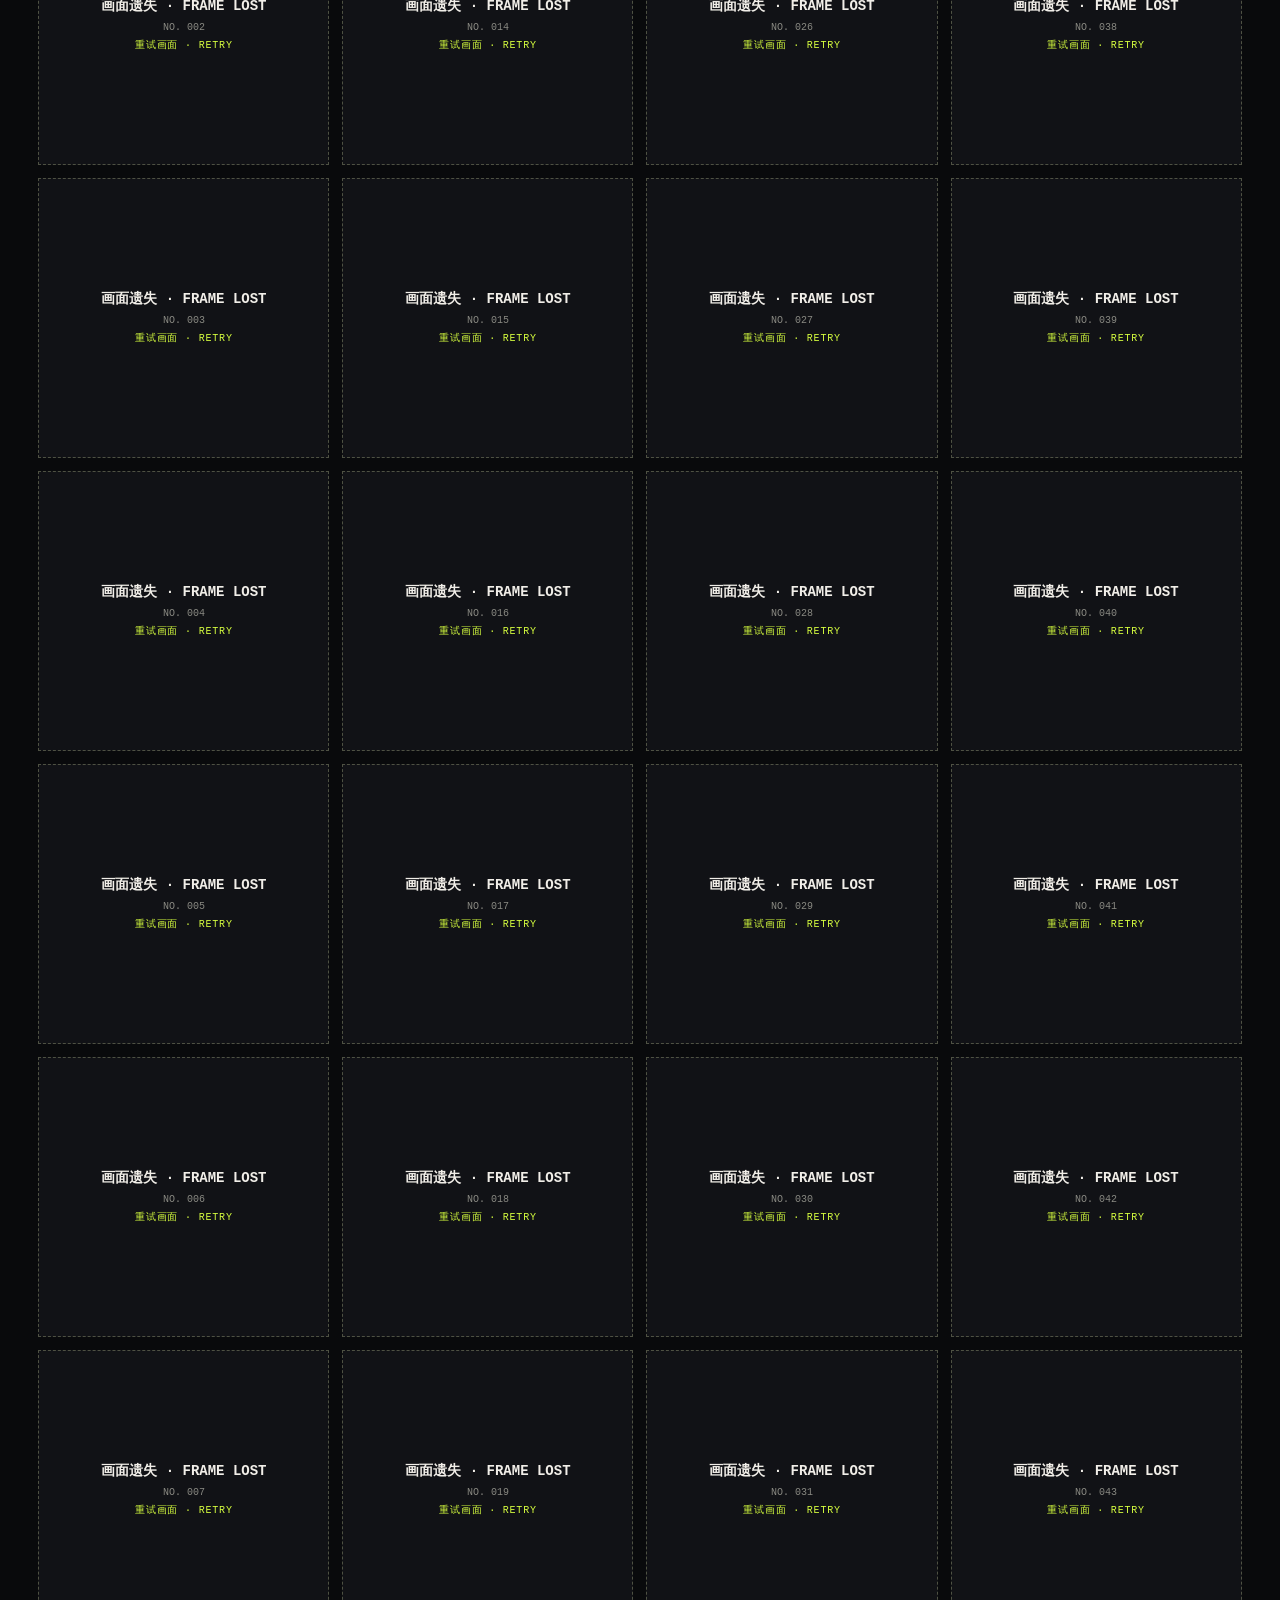
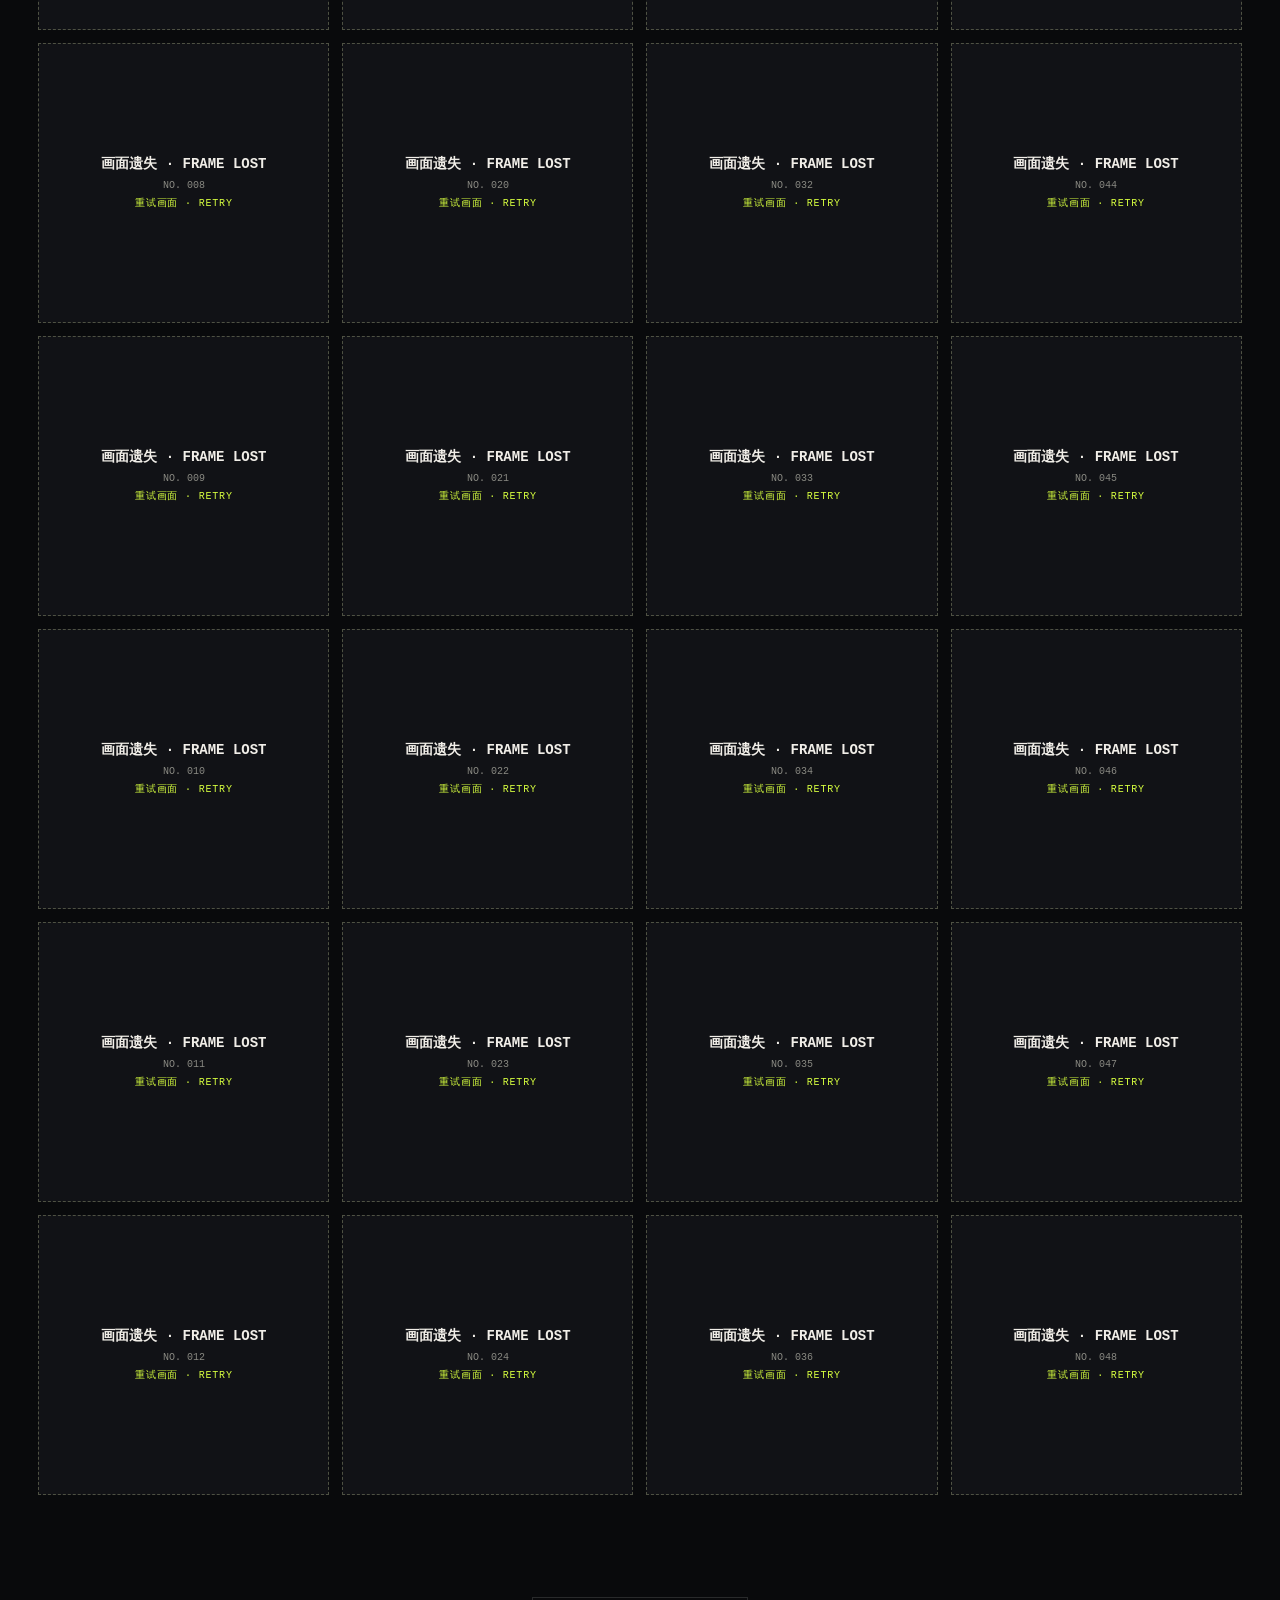
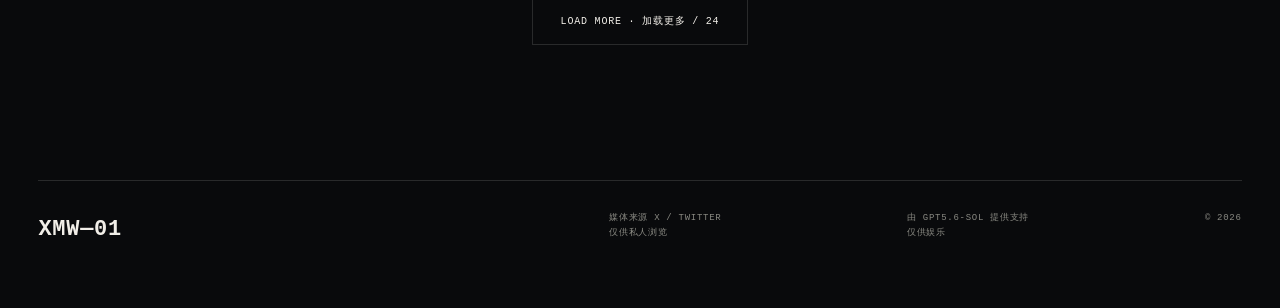
==== commit 7038b261: "为数字档案页面添加中英双语界面" ====
--- a/index.html
+++ b/index.html
@@ -11,35 +11,35 @@
 <body>
 <div class="noise" aria-hidden="true"></div>
 <header class="hero" id="top">
-  <nav class="mast"><a class="brand" href="#top">XMW—01</a><span>PERSONAL DIGITAL ARCHIVE</span><span class="mast-date">2026 / CN</span></nav>
+  <nav class="mast"><a class="brand" href="#top">XMW—01</a><span>私人数字影像档案</span><span class="mast-date">2026 / CN</span></nav>
   <div class="hero-grid">
-    <div><p class="eyebrow"><i></i> OPEN ARCHIVE / TWO SOURCES</p><h1><span>X MEDIA</span><span>ARCHIVE</span></h1></div>
-    <div class="hero-meta"><p>来自两个 X 账号的<br>私人媒体收藏。</p><dl><div><dt>IMAGES</dt><dd id="heroImages">000</dd></div><div><dt>MOTION</dt><dd id="heroVideos">00</dd></div><div><dt>SOURCES</dt><dd>02</dd></div></dl></div>
+    <div><p class="eyebrow"><i></i> 开放档案 · 双来源</p><h1><span>X MEDIA</span><span>ARCHIVE</span></h1></div>
+    <div class="hero-meta"><p>来自两个 X 账号的<br>私人影像收藏。</p><dl><div><dt>IMAGES · 图片</dt><dd id="heroImages">000</dd></div><div><dt>MOTION · 影像</dt><dd id="heroVideos">00</dd></div><div><dt>SOURCES · 来源</dt><dd>02</dd></div></dl></div>
   </div>
-  <a class="enter" href="#archive"><span>ENTER ARCHIVE</span><b>↓</b></a>
+  <a class="enter" href="#archive"><span>ENTER ARCHIVE · 进入档案</span><b>↓</b></a>
 </header>
 <main id="archive">
   <div class="archive-head">
-    <div><p class="eyebrow"><i></i> COLLECTION INDEX</p><h2>THE ARCHIVE</h2></div>
-    <p id="resultSummary">LOADING MEDIA INDEX…</p>
+    <div><p class="eyebrow"><i></i> 馆藏索引</p><h2>影像档案</h2></div>
+    <p id="resultSummary">LOADING · 正在载入媒体索引…</p>
   </div>
   <div class="control-wrap">
-    <div class="tabs" role="tablist"><button class="active" data-mode="all">01 / INDEX</button><button data-mode="random">02 / RANDOM</button><button data-mode="video">03 / MOTION</button></div>
-    <div class="filters"><button class="active" data-account="all">ALL <span id="allCount">0</span></button><button data-account="imeng">IMENG <span id="imengCount">0</span></button><button data-account="tian">TIAN <span id="tianCount">0</span></button></div>
-    <div class="views"><button class="active" data-view="flow" aria-label="瀑布流">FLOW</button><button data-view="grid" aria-label="统一网格">GRID</button><button data-view="contact" aria-label="接触表">CONTACT</button></div>
+    <div class="tabs" role="tablist"><button class="active" data-mode="all">01 / INDEX · 索引</button><button data-mode="random">02 / RANDOM · 随机</button><button data-mode="video">03 / MOTION · 视频</button></div>
+    <div class="filters"><button class="active" data-account="all">全部 <span id="allCount">0</span></button><button data-account="imeng">IMENG账号 <span id="imengCount">0</span></button><button data-account="tian">TIAN账号 <span id="tianCount">0</span></button></div>
+    <div class="views"><button class="active" data-view="flow" aria-label="瀑布流">FLOW · 瀑布流</button><button data-view="grid" aria-label="统一网格">GRID · 网格</button><button data-view="contact" aria-label="接触表">CONTACT · 接触表</button></div>
   </div>
   <section class="gallery flow" id="gallery" aria-live="polite"></section>
   <section class="gallery motion" id="motion" hidden></section>
-  <div class="load-zone"><button id="loadMore">LOAD MORE / <span>24</span></button><div id="sentinel"></div></div>
+  <div class="load-zone"><button id="loadMore">LOAD MORE · 加载更多 / <span>24</span></button><div id="sentinel"></div></div>
 </main>
 <button id="toTop" class="to-top" aria-label="返回顶部">↑</button>
 <div class="viewer" id="viewer" role="dialog" aria-modal="true" aria-label="图片查看器" hidden>
-  <header><span id="viewerNo">ARCHIVE 001</span><button id="closeViewer">ESC / CLOSE</button></header>
-  <button class="viewer-nav prev" id="prevImage">← <span>PREV</span></button><figure><div class="viewer-loading">DEVELOPING FRAME…</div><img id="viewerImage" alt=""></figure><button class="viewer-nav next" id="nextImage"><span>NEXT</span> →</button>
-  <footer><div><b id="viewerAccount">@ACCOUNT</b><span id="viewerId">MEDIA ID</span></div><div><button id="copyLink">COPY LINK</button><a id="openOriginal" target="_blank" rel="noopener">OPEN ORIGINAL ↗</a></div><progress id="viewerProgress" max="100" value="0"></progress></footer>
+  <header><span id="viewerNo">ARCHIVE · 档案 001</span><button id="closeViewer">ESC / CLOSE · 关闭</button></header>
+  <button class="viewer-nav prev" id="prevImage">← <span>上一张</span></button><figure><div class="viewer-loading">DEVELOPING · 正在显影…</div><img id="viewerImage" alt=""></figure><button class="viewer-nav next" id="nextImage"><span>下一张</span> →</button>
+  <footer><div><b id="viewerAccount">@账号</b><span id="viewerId">媒体 ID</span></div><div><button id="copyLink">复制链接</button><a id="openOriginal" target="_blank" rel="noopener">打开原图 ↗</a></div><progress id="viewerProgress" max="100" value="0"></progress></footer>
 </div>
-<footer class="site-footer"><div class="footer-mark">XMW—01</div><div>MEDIA VIA X / TWITTER<br>FOR PRIVATE VIEWING</div><div>SUPPORTED BY GPT5.6-SOL<br>FOR ENTERTAINMENT ONLY</div><div>© 2026</div></footer>
+<footer class="site-footer"><div class="footer-mark">XMW—01</div><div>媒体来源 X / TWITTER<br>仅供私人浏览</div><div>由 GPT5.6-SOL 提供支持<br>仅供娱乐</div><div>© 2026</div></footer>
 <script src="media.js?v=6"></script>
-<script src="assets/js/app.js?v=1"></script>
+<script src="assets/js/app.js?v=2"></script>
 </body>
 </html>
